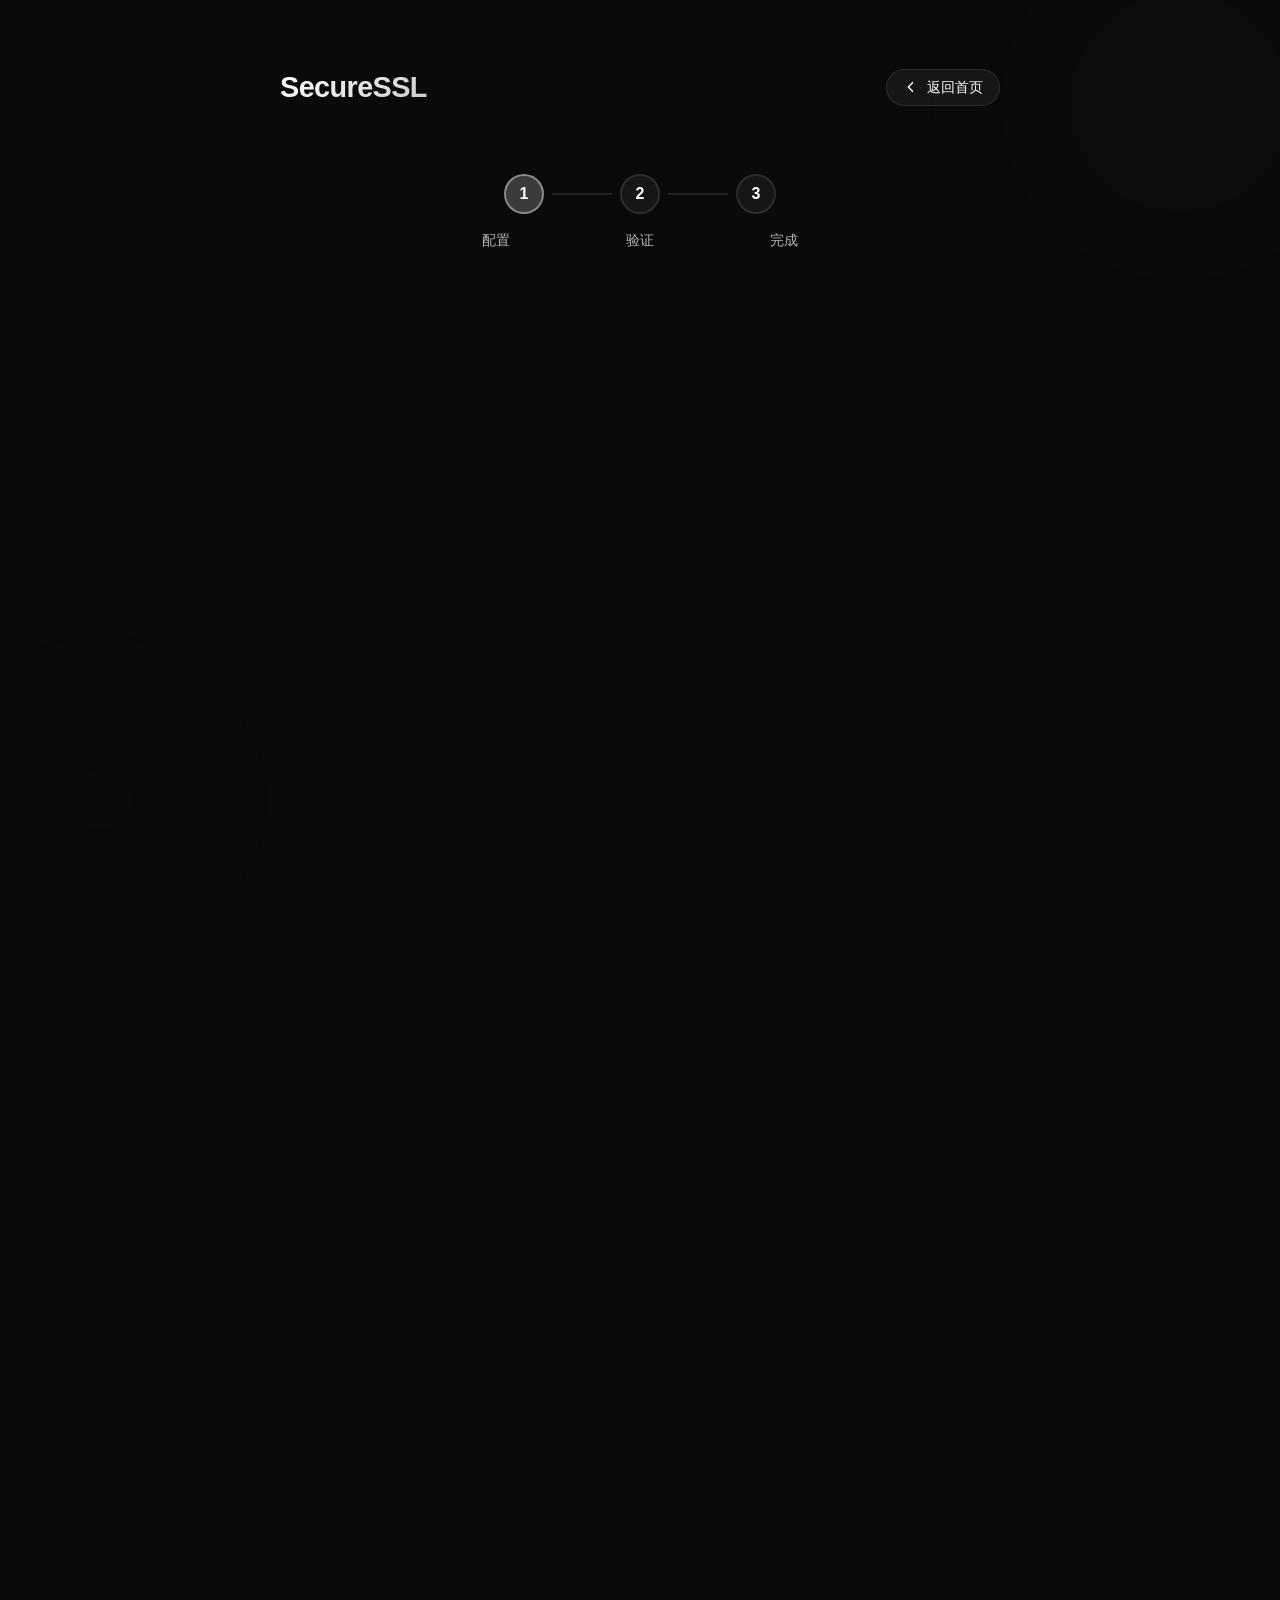
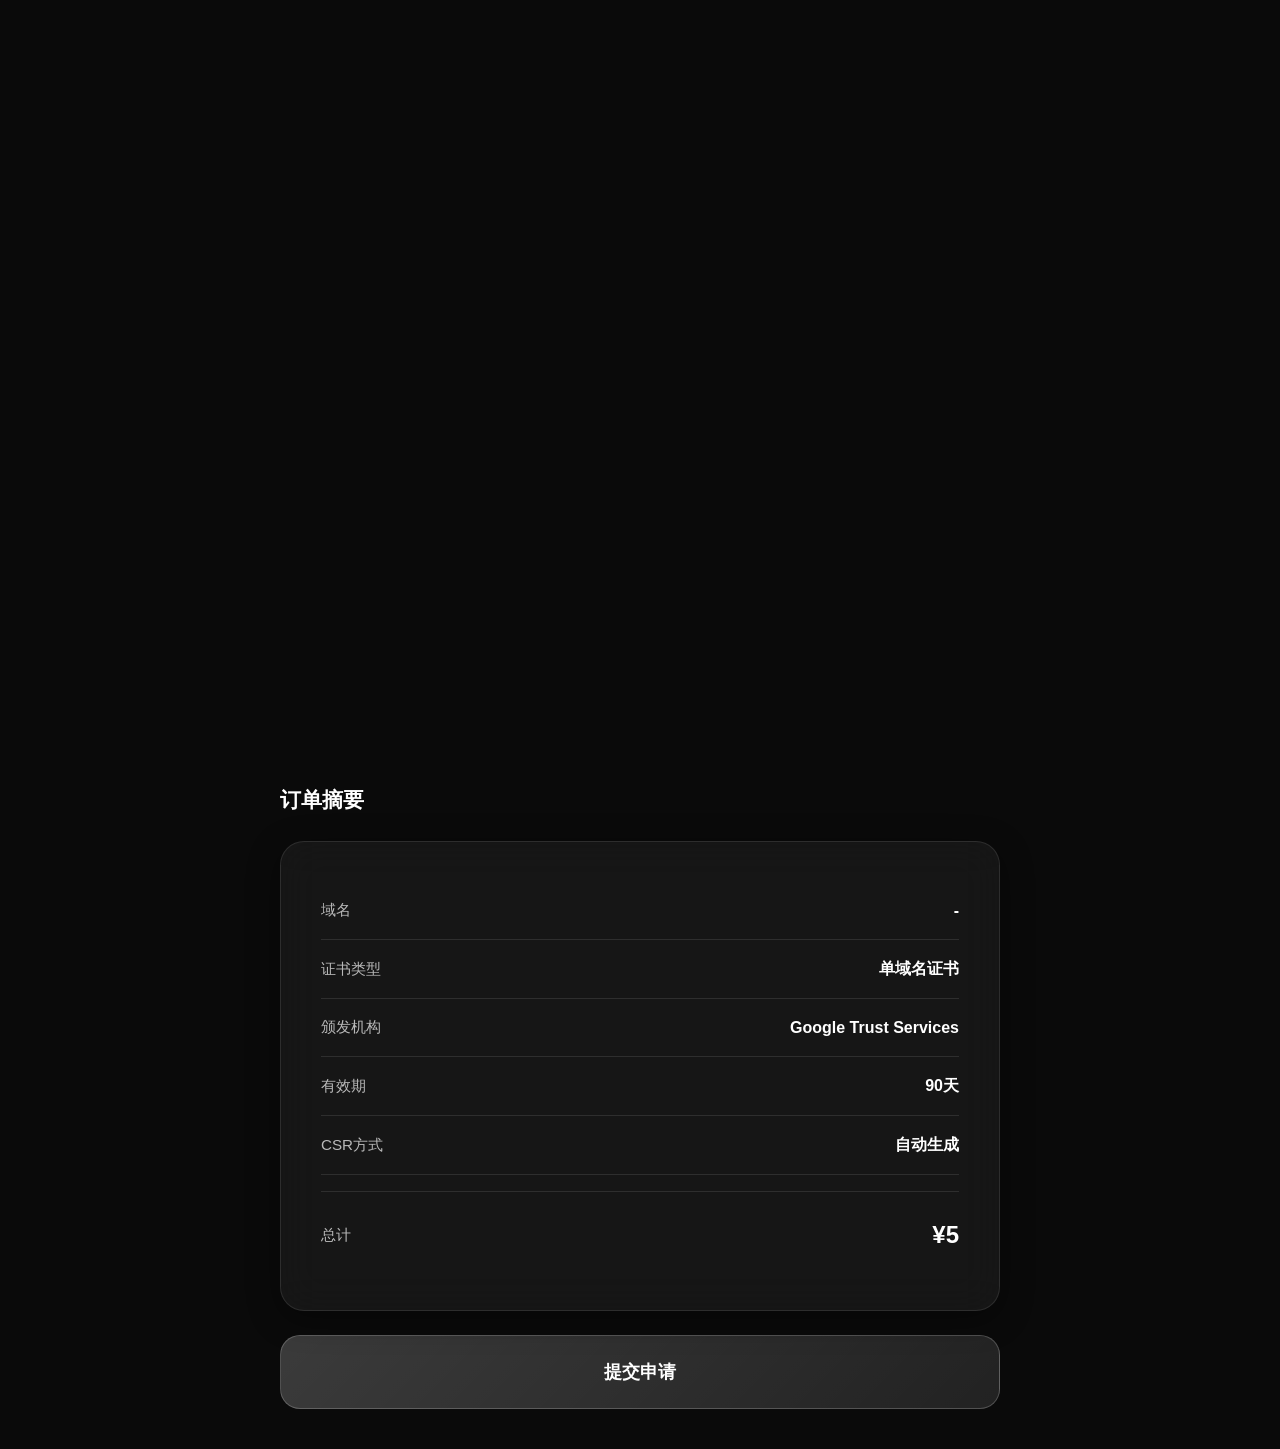
==== apply.html @ 9a451184 "feat: 设计SSL申请网站首页 Co-authored-by: traeagent <traeagent@users.noreply.github.com>" ====
<!DOCTYPE html>
<html lang="zh-CN">
<head>
  <meta charset="UTF-8">
  <meta name="viewport" content="width=device-width, initial-scale=1.0">
  <meta name="description" content="SSL证书申请页面 - 配置证书参数">
  <title>SSL证书申请 - SecureSSL</title>
  
  <link rel="stylesheet" href="css/styles.css">
</head>
<body>
  <div class="apply-container">
    
    <header class="apply-header">
      <div class="header-content">
        <div class="logo" onclick="goBack()">
          <span class="logo-text">SecureSSL</span>
        </div>
        <button class="back-btn" onclick="goBack()">
          <svg viewBox="0 0 24 24" fill="none" stroke="currentColor" stroke-width="2">
            <path d="M15 19l-7-7 7-7"/>
          </svg>
          返回首页
        </button>
      </div>
    </header>

    <main class="apply-main">
      
      <div class="apply-step">
        <div class="step-indicator">
          <div class="step active" data-step="1">1</div>
          <div class="step-line"></div>
          <div class="step" data-step="2">2</div>
          <div class="step-line"></div>
          <div class="step" data-step="3">3</div>
        </div>
        <div class="step-labels">
          <span>配置</span>
          <span>验证</span>
          <span>完成</span>
        </div>
      </div>

      <section class="apply-section" id="domainSection">
        <h2 class="section-title">
          <svg viewBox="0 0 24 24" fill="none" stroke="currentColor" stroke-width="2">
            <path d="M21 15a2 2 0 0 1-2 2H7l-4 4V5a2 2 0 0 1 2-2h14a2 2 0 0 1 2 2z"/>
          </svg>
          域名信息
        </h2>
        <div class="glass card">
          <label class="form-label">域名</label>
          <input 
            type="text" 
            class="form-input" 
            id="domain" 
            placeholder="请输入域名"
          >
          <label class="form-label">证书类型</label>
          <div class="radio-group">
            <label class="radio-option">
              <input type="radio" name="certType" value="single" checked>
              <span class="radio-custom"></span>
              单域名证书
            </label>
            <label class="radio-option">
              <input type="radio" name="certType" value="wildcard">
              <span class="radio-custom"></span>
              泛域名证书
            </label>
          </div>
        </div>
      </section>

      <section class="apply-section" id="caSection">
        <h2 class="section-title">
          <svg viewBox="0 0 24 24" fill="none" stroke="currentColor" stroke-width="2">
            <path d="M12 22s8-4 8-10V5l-8-3-8 3v7c0 6 8 10 8 10z"/>
          </svg>
          颁发机构
        </h2>
        <div class="glass card">
          <label class="form-label">选择CA</label>
          <div class="ca-options">
            <label class="ca-option">
              <input type="radio" name="ca" value="google" checked>
              <div class="ca-card">
                <div class="ca-icon google">
                  <svg viewBox="0 0 24 24" fill="currentColor">
                    <path d="M22.56 12.25c0-.78-.07-1.53-.2-2.25H12v4.26h5.92c-.26 1.37-1.04 2.53-2.21 3.31v2.77h3.57c2.08-1.92 3.28-4.74 3.28-8.09z"/>
                    <path d="M12 23c2.97 0 5.46-.98 7.28-2.66l-3.57-2.77c-.98.66-2.23 1.06-3.71 1.06-2.86 0-5.29-1.93-6.16-4.53H2.18v2.84C3.99 20.53 7.7 23 12 23z"/>
                    <path d="M5.84 14.09c-.22-.66-.35-1.36-.35-2.09s.13-1.43.35-2.09V7.07H2.18C1.43 8.55 1 10.22 1 12s.43 3.45 1.18 4.93l2.85-2.22.81-.62z"/>
                    <path d="M12 5.38c1.62 0 3.06.56 4.21 1.64l3.15-3.15C17.45 2.09 14.97 1 12 1 7.7 1 3.99 3.47 2.18 7.07l3.66 2.84c.87-2.6 3.3-4.53 6.16-4.53z"/>
                  </svg>
                </div>
                <span class="ca-name">Google Trust Services</span>
                <span class="ca-desc">免费SSL证书，90天有效期</span>
              </div>
            </label>
            <label class="ca-option">
              <input type="radio" name="ca" value="zerossl">
              <div class="ca-card">
                <div class="ca-icon zerossl">
                  <svg viewBox="0 0 24 24" fill="none" stroke="currentColor" stroke-width="2">
                    <circle cx="12" cy="12" r="10"/>
                    <path d="M8 15s1.5-2 4-2 4 2 4 2"/>
                    <path d="M9 9h.01"/>
                    <path d="M15 9h.01"/>
                  </svg>
                </div>
                <span class="ca-name">ZeroSSL</span>
                <span class="ca-desc">免费SSL证书，90天有效期</span>
              </div>
            </label>
          </div>
        </div>
      </section>

      <section class="apply-section" id="durationSection">
        <h2 class="section-title">
          <svg viewBox="0 0 24 24" fill="none" stroke="currentColor" stroke-width="2">
            <circle cx="12" cy="12" r="10"/>
            <polyline points="12 6 12 12 16 14"/>
          </svg>
          有效期
        </h2>
        <div class="glass card">
          <label class="form-label">选择有效期</label>
          <div class="duration-options">
            <label class="duration-option">
              <input type="radio" name="duration" value="90" checked>
              <span class="duration-value">90</span>
              <span class="duration-unit">天</span>
            </label>
            <label class="duration-option">
              <input type="radio" name="duration" value="180">
              <span class="duration-value">180</span>
              <span class="duration-unit">天</span>
            </label>
            <label class="duration-option">
              <input type="radio" name="duration" value="365">
              <span class="duration-value">365</span>
              <span class="duration-unit">天</span>
            </label>
          </div>
        </div>
      </section>

      <section class="apply-section" id="csrSection">
        <h2 class="section-title">
          <svg viewBox="0 0 24 24" fill="none" stroke="currentColor" stroke-width="2">
            <path d="M14 2H6a2 2 0 0 0-2 2v16a2 2 0 0 0 2 2h12a2 2 0 0 0 2-2V8z"/>
            <polyline points="14 2 14 8 20 8"/>
            <line x1="16" y1="13" x2="8" y2="13"/>
            <line x1="16" y1="17" x2="8" y2="17"/>
            <polyline points="10 9 9 9 8 9"/>
          </svg>
          CSR配置
        </h2>
        <div class="glass card">
          <div class="radio-group csr-radio">
            <label class="radio-option">
              <input type="radio" name="csrType" value="auto" checked>
              <span class="radio-custom"></span>
              自动生成CSR
            </label>
            <label class="radio-option">
              <input type="radio" name="csrType" value="manual">
              <span class="radio-custom"></span>
              手动输入CSR
            </label>
          </div>
          
          <div class="csr-fields" id="autoCsrFields">
            <div class="csr-row">
              <div class="csr-field">
                <label class="form-label">国家 (C)</label>
                <input type="text" class="form-input" id="country" placeholder="CN" value="CN">
              </div>
              <div class="csr-field">
                <label class="form-label">省份 (ST)</label>
                <input type="text" class="form-input" id="state" placeholder="Beijing">
              </div>
            </div>
            <div class="csr-row">
              <div class="csr-field">
                <label class="form-label">城市 (L)</label>
                <input type="text" class="form-input" id="city" placeholder="Beijing">
              </div>
              <div class="csr-field">
                <label class="form-label">组织 (O)</label>
                <input type="text" class="form-input" id="organization" placeholder="SecureSSL">
              </div>
            </div>
            <div class="csr-row">
              <div class="csr-field">
                <label class="form-label">组织单位 (OU)</label>
                <input type="text" class="form-input" id="orgUnit" placeholder="IT Department">
              </div>
              <div class="csr-field">
                <label class="form-label">邮箱</label>
                <input type="email" class="form-input" id="email" placeholder="admin@example.com">
              </div>
            </div>
          </div>

          <div class="csr-fields hidden" id="manualCsrFields">
            <label class="form-label">CSR内容</label>
            <textarea 
              class="form-textarea" 
              id="csrContent" 
              placeholder="请粘贴您的CSR内容...&#10;&#10;-----BEGIN CERTIFICATE REQUEST-----&#10;...&#10;-----END CERTIFICATE REQUEST-----"
            ></textarea>
          </div>
        </div>
      </section>

      <section class="apply-section" id="advancedSection">
        <h2 class="section-title">
          <svg viewBox="0 0 24 24" fill="none" stroke="currentColor" stroke-width="2">
            <circle cx="12" cy="12" r="3"/>
            <path d="M19.4 15a1.65 1.65 0 0 0 .33 1.82l.06.06a2 2 0 0 1 0 2.83 2 2 0 0 1-2.83 0l-.06-.06a1.65 1.65 0 0 0-1.82-.33 1.65 1.65 0 0 0-1 1.51V21a2 2 0 0 1-2 2 2 2 0 0 1-2-2v-.09A1.65 1.65 0 0 0 9 19.4a1.65 1.65 0 0 0-1.82.33l-.06.06a2 2 0 0 1-2.83 0 2 2 0 0 1 0-2.83l.06-.06a1.65 1.65 0 0 0 .33-1.82 1.65 1.65 0 0 0-1.51-1H3a2 2 0 0 1-2-2 2 2 0 0 1 2-2h.09a1.65 1.65 0 0 0 1.51-1 1.65 1.65 0 0 0-.33-1.82l-.06-.06a2 2 0 0 1 0-2.83 2 2 0 0 1 2.83 0l.06.06a1.65 1.65 0 0 0 1.82.33H9a1.65 1.65 0 0 0 1-1.51V3a2 2 0 0 1 2-2 2 2 0 0 1 2 2v.09a1.65 1.65 0 0 0 1 1.51 1.65 1.65 0 0 0 1.82-.33l.06-.06a2 2 0 0 1 2.83 0 2 2 0 0 1 0 2.83l-.06.06a1.65 1.65 0 0 0-.33 1.82V9a1.65 1.65 0 0 0 1.51 1H21a2 2 0 0 1 2 2 2 2 0 0 1-2 2h-.09a1.65 1.65 0 0 0-1.51 1z"/>
          </svg>
          高级选项
        </h2>
        <div class="glass card">
          <label class="checkbox-option">
            <input type="checkbox" id="ecc" checked>
            <span class="checkbox-custom"></span>
            使用 ECC 算法 (ECDSA)
          </label>
          <label class="checkbox-option">
            <input type="checkbox" id="wildcard">
            <span class="checkbox-custom"></span>
            包含 www 子域名
          </label>
          <label class="checkbox-option">
            <input type="checkbox" id="autoRenew">
            <span class="checkbox-custom"></span>
            启用自动续期
          </label>
          <label class="checkbox-option">
            <input type="checkbox" id="ocsp">
            <span class="checkbox-custom"></span>
            启用 OCSP Stapling
          </label>
        </div>
      </section>

      <section class="apply-summary">
        <h2 class="section-title">订单摘要</h2>
        <div class="glass card summary-card">
          <div class="summary-row">
            <span class="summary-label">域名</span>
            <span class="summary-value" id="summaryDomain">-</span>
          </div>
          <div class="summary-row">
            <span class="summary-label">证书类型</span>
            <span class="summary-value" id="summaryType">单域名证书</span>
          </div>
          <div class="summary-row">
            <span class="summary-label">颁发机构</span>
            <span class="summary-value" id="summaryCA">Google Trust Services</span>
          </div>
          <div class="summary-row">
            <span class="summary-label">有效期</span>
            <span class="summary-value" id="summaryDuration">90天</span>
          </div>
          <div class="summary-row">
            <span class="summary-label">CSR方式</span>
            <span class="summary-value" id="summaryCSR">自动生成</span>
          </div>
          <div class="summary-row total">
            <span class="summary-label">总计</span>
            <span class="summary-value price">¥<span id="summaryPrice">0</span></span>
          </div>
        </div>

        <button class="submit-btn" id="submitBtn">提交申请</button>
      </section>
    </main>

    <div class="bg-decoration">
      <div class="glow glow-1"></div>
      <div class="glow glow-2"></div>
      <div class="glow glow-3"></div>
    </div>
  </div>

  <script src="https://cdnjs.cloudflare.com/ajax/libs/gsap/3.12.5/gsap.min.js"></script>
  <script src="js/apply.js"></script>
</body>
</html>
---- css/styles.css ----
:root {
  --bg-primary: #0a0a0a;
  --bg-secondary: #111111;
  --text-primary: #ffffff;
  --text-secondary: rgba(255, 255, 255, 0.7);
  --glass-bg: rgba(255, 255, 255, 0.05);
  --glass-bg-hover: rgba(255, 255, 255, 0.1);
  --glass-border: rgba(255, 255, 255, 0.1);
  --glass-border-hover: rgba(255, 255, 255, 0.2);
  
  --radius-sm: 12px;
  --radius-md: 20px;
  --radius-lg: 24px;
  --radius-xl: 30px;
  
  --space-xs: 8px;
  --space-sm: 16px;
  --space-md: 24px;
  --space-lg: 40px;
  --space-xl: 60px;
  
  --shadow-glass: 0 8px 32px rgba(0, 0, 0, 0.4);
  --shadow-glow: 0 0 60px rgba(255, 255, 255, 0.05);
  
  --transition-fast: 0.2s ease;
  --transition-normal: 0.3s ease;
  --transition-slow: 0.5s ease;
}

* {
  margin: 0;
  padding: 0;
  box-sizing: border-box;
}

html {
  font-size: 16px;
  -webkit-font-smoothing: antialiased;
  -moz-osx-font-smoothing: grayscale;
}

body {
  font-family: -apple-system, BlinkMacSystemFont, 'Segoe UI', 'PingFang SC', 'Hiragino Sans GB', 'Microsoft YaHei', sans-serif;
  background: var(--bg-primary);
  color: var(--text-primary);
  line-height: 1.6;
  min-height: 100vh;
  overflow-x: hidden;
}

.apply-container {
  max-width: 800px;
  margin: 0 auto;
  padding: var(--space-lg);
  min-height: 100vh;
  position: relative;
}

.apply-header {
  padding: var(--space-md) 0;
  margin-bottom: var(--space-lg);
}

.header-content {
  display: flex;
  justify-content: space-between;
  align-items: center;
}

.logo {
  cursor: pointer;
}

.logo-text {
  font-size: 1.8rem;
  font-weight: 700;
  letter-spacing: -0.02em;
  background: linear-gradient(135deg, #ffffff 0%, rgba(255, 255, 255, 0.8) 100%);
  -webkit-background-clip: text;
  -webkit-text-fill-color: transparent;
  background-clip: text;
}

.back-btn {
  display: flex;
  align-items: center;
  gap: var(--space-xs);
  padding: var(--space-xs) var(--space-sm);
  background: var(--glass-bg);
  border: 1px solid var(--glass-border);
  border-radius: var(--radius-md);
  color: var(--text-primary);
  font-size: 0.9rem;
  cursor: pointer;
  transition: all var(--transition-fast);
}

.back-btn:hover {
  background: var(--glass-bg-hover);
  border-color: var(--glass-border-hover);
}

.back-btn svg {
  width: 16px;
  height: 16px;
}

.apply-step {
  text-align: center;
  margin-bottom: var(--space-xl);
}

.step-indicator {
  display: flex;
  justify-content: center;
  align-items: center;
  gap: var(--space-xs);
  margin-bottom: var(--space-sm);
}

.step {
  width: 40px;
  height: 40px;
  display: flex;
  align-items: center;
  justify-content: center;
  background: var(--glass-bg);
  border: 2px solid var(--glass-border);
  border-radius: 50%;
  font-weight: 600;
  font-size: 1rem;
  transition: all var(--transition-normal);
}

.step.active {
  background: rgba(255, 255, 255, 0.2);
  border-color: rgba(255, 255, 255, 0.4);
  color: #ffffff;
}

.step-line {
  width: 60px;
  height: 2px;
  background: var(--glass-border);
}

.step-labels {
  display: flex;
  justify-content: center;
  gap: calc(60px + 40px + 16px);
  font-size: 0.85rem;
  color: var(--text-secondary);
}

.apply-main {
  position: relative;
  z-index: 1;
}

.apply-section {
  margin-bottom: var(--space-lg);
}

.section-title {
  display: flex;
  align-items: center;
  gap: var(--space-sm);
  font-size: 1.3rem;
  font-weight: 600;
  margin-bottom: var(--space-md);
  color: var(--text-primary);
}

.section-title svg {
  width: 24px;
  height: 24px;
}

.card {
  padding: var(--space-lg);
  border-radius: var(--radius-lg);
}

.glass {
  background: var(--glass-bg);
  backdrop-filter: blur(20px);
  -webkit-backdrop-filter: blur(20px);
  border: 1px solid var(--glass-border);
  box-shadow: var(--shadow-glass);
}

.form-label {
  display: block;
  font-size: 0.9rem;
  font-weight: 500;
  margin-bottom: var(--space-xs);
  color: var(--text-secondary);
}

.form-input {
  width: 100%;
  padding: var(--space-sm) var(--space-md);
  background: rgba(255, 255, 255, 0.05);
  border: 1px solid var(--glass-border);
  border-radius: var(--radius-md);
  color: var(--text-primary);
  font-size: 1rem;
  outline: none;
  transition: all var(--transition-fast);
}

.form-input:focus {
  border-color: rgba(255, 255, 255, 0.3);
  background: rgba(255, 255, 255, 0.08);
}

.form-input::placeholder {
  color: rgba(255, 255, 255, 0.4);
}

.form-textarea {
  width: 100%;
  min-height: 150px;
  padding: var(--space-sm) var(--space-md);
  background: rgba(255, 255, 255, 0.05);
  border: 1px solid var(--glass-border);
  border-radius: var(--radius-md);
  color: var(--text-primary);
  font-size: 0.9rem;
  font-family: monospace;
  outline: none;
  resize: vertical;
  transition: all var(--transition-fast);
}

.form-textarea:focus {
  border-color: rgba(255, 255, 255, 0.3);
}

.form-textarea::placeholder {
  color: rgba(255, 255, 255, 0.4);
}

.radio-group {
  display: flex;
  gap: var(--space-lg);
  flex-wrap: wrap;
}

.radio-option {
  display: flex;
  align-items: center;
  gap: var(--space-sm);
  cursor: pointer;
  padding: var(--space-sm);
  border-radius: var(--radius-md);
  transition: all var(--transition-fast);
}

.radio-option:hover {
  background: rgba(255, 255, 255, 0.05);
}

.radio-option input[type="radio"] {
  display: none;
}

.radio-custom {
  width: 20px;
  height: 20px;
  border: 2px solid var(--glass-border);
  border-radius: 50%;
  position: relative;
  transition: all var(--transition-fast);
}

.radio-option input[type="radio"]:checked + .radio-custom {
  border-color: rgba(255, 255, 255, 0.5);
}

.radio-option input[type="radio"]:checked + .radio-custom::before {
  content: '';
  position: absolute;
  top: 50%;
  left: 50%;
  transform: translate(-50%, -50%);
  width: 10px;
  height: 10px;
  background: #ffffff;
  border-radius: 50%;
}

.ca-options {
  display: grid;
  grid-template-columns: repeat(2, 1fr);
  gap: var(--space-md);
}

.ca-option {
  cursor: pointer;
}

.ca-option input[type="radio"] {
  display: none;
}

.ca-card {
  padding: var(--space-md);
  background: rgba(255, 255, 255, 0.03);
  border: 2px solid var(--glass-border);
  border-radius: var(--radius-md);
  text-align: center;
  transition: all var(--transition-normal);
}

.ca-option input[type="radio"]:checked + .ca-card {
  background: rgba(255, 255, 255, 0.08);
  border-color: rgba(255, 255, 255, 0.3);
}

.ca-icon {
  width: 60px;
  height: 60px;
  margin: 0 auto var(--space-sm);
  display: flex;
  align-items: center;
  justify-content: center;
}

.ca-icon.google {
  color: #4285F4;
}

.ca-icon.zerossl {
  color: #00D4FF;
}

.ca-name {
  display: block;
  font-weight: 600;
  margin-bottom: 4px;
}

.ca-desc {
  display: block;
  font-size: 0.8rem;
  color: var(--text-secondary);
}

.duration-options {
  display: grid;
  grid-template-columns: repeat(3, 1fr);
  gap: var(--space-md);
}

.duration-option {
  display: flex;
  flex-direction: column;
  align-items: center;
  justify-content: center;
  padding: var(--space-md);
  background: rgba(255, 255, 255, 0.03);
  border: 2px solid var(--glass-border);
  border-radius: var(--radius-md);
  cursor: pointer;
  transition: all var(--transition-normal);
}

.duration-option input[type="radio"] {
  display: none;
}

.duration-option input[type="radio"]:checked + span + span {
  background: rgba(255, 255, 255, 0.08);
  border-color: rgba(255, 255, 255, 0.3);
}

.duration-value {
  font-size: 2rem;
  font-weight: 700;
}

.duration-unit {
  font-size: 0.9rem;
  color: var(--text-secondary);
  margin-top: 4px;
}

.csr-radio {
  margin-bottom: var(--space-md);
}

.csr-fields {
  animation: fadeIn 0.3s ease;
}

.csr-row {
  display: grid;
  grid-template-columns: repeat(2, 1fr);
  gap: var(--space-md);
  margin-bottom: var(--space-md);
}

.csr-field {
  display: flex;
  flex-direction: column;
}

.checkbox-option {
  display: flex;
  align-items: center;
  gap: var(--space-sm);
  cursor: pointer;
  padding: var(--space-sm);
  border-radius: var(--radius-md);
  transition: all var(--transition-fast);
}

.checkbox-option:hover {
  background: rgba(255, 255, 255, 0.05);
}

.checkbox-option input[type="checkbox"] {
  display: none;
}

.checkbox-custom {
  width: 20px;
  height: 20px;
  border: 2px solid var(--glass-border);
  border-radius: var(--radius-sm);
  position: relative;
  transition: all var(--transition-fast);
}

.checkbox-option input[type="checkbox"]:checked + .checkbox-custom {
  background: rgba(255, 255, 255, 0.2);
  border-color: rgba(255, 255, 255, 0.5);
}

.checkbox-option input[type="checkbox"]:checked + .checkbox-custom::before {
  content: '';
  position: absolute;
  top: 3px;
  left: 7px;
  width: 5px;
  height: 10px;
  border: solid #ffffff;
  border-width: 0 2px 2px 0;
  transform: rotate(45deg);
}

.summary-card {
  padding: var(--space-lg);
}

.summary-row {
  display: flex;
  justify-content: space-between;
  align-items: center;
  padding: var(--space-sm) 0;
  border-bottom: 1px solid var(--glass-border);
}

.summary-row:last-child {
  border-bottom: none;
}

.summary-row.total {
  padding-top: var(--space-md);
  margin-top: var(--space-sm);
  border-top: 1px solid var(--glass-border);
}

.summary-label {
  color: var(--text-secondary);
  font-size: 0.95rem;
}

.summary-value {
  font-weight: 600;
}

.summary-value.price {
  font-size: 1.5rem;
  color: #ffffff;
}

.submit-btn {
  width: 100%;
  padding: var(--space-md);
  background: linear-gradient(135deg, rgba(255, 255, 255, 0.2) 0%, rgba(255, 255, 255, 0.1) 100%);
  border: 1px solid rgba(255, 255, 255, 0.2);
  border-radius: var(--radius-md);
  color: #ffffff;
  font-size: 1.1rem;
  font-weight: 600;
  cursor: pointer;
  transition: all var(--transition-normal);
  margin-top: var(--space-md);
}

.submit-btn:hover {
  background: linear-gradient(135deg, rgba(255, 255, 255, 0.25) 0%, rgba(255, 255, 255, 0.15) 100%);
  border-color: rgba(255, 255, 255, 0.3);
  transform: translateY(-2px);
}

.submit-btn:active {
  transform: translateY(0);
}

.bg-decoration {
  position: fixed;
  top: 0;
  left: 0;
  width: 100%;
  height: 100%;
  pointer-events: none;
  z-index: 0;
  overflow: hidden;
}

.glow {
  position: absolute;
  border-radius: 50%;
  filter: blur(100px);
  opacity: 0.3;
}

.glow-1 {
  width: 600px;
  height: 600px;
  background: radial-gradient(circle, rgba(255, 255, 255, 0.08) 0%, transparent 70%);
  top: -200px;
  right: -200px;
}

.glow-2 {
  width: 500px;
  height: 500px;
  background: radial-gradient(circle, rgba(255, 255, 255, 0.05) 0%, transparent 70%);
  bottom: -150px;
  left: -150px;
}

.glow-3 {
  width: 400px;
  height: 400px;
  background: radial-gradient(circle, rgba(255, 255, 255, 0.03) 0%, transparent 70%);
  top: 50%;
  left: 50%;
}

.hidden {
  display: none;
}

@keyframes fadeIn {
  from {
    opacity: 0;
    transform: translateY(10px);
  }
  to {
    opacity: 1;
    transform: translateY(0);
  }
}

.notification {
  position: fixed;
  top: 20px;
  right: 20px;
  padding: 16px 24px;
  background: rgba(255, 255, 255, 0.1);
  backdrop-filter: blur(20px);
  -webkit-backdrop-filter: blur(20px);
  border: 1px solid rgba(255, 255, 255, 0.15);
  border-radius: 12px;
  color: #ffffff;
  font-size: 14px;
  z-index: 1000;
  box-shadow: 0 8px 32px rgba(0, 0, 0, 0.3);
  max-width: 300px;
}

.notification-info {
  border-left: 3px solid rgba(100, 181, 246, 1);
}

.notification-success {
  border-left: 3px solid rgba(129, 199, 132, 1);
}

.notification-warning {
  border-left: 3px solid rgba(255, 213, 79, 1);
}

.notification-error {
  border-left: 3px solid rgba(239, 83, 80, 1);
}

@media (max-width: 768px) {
  .apply-container {
    padding: var(--space-md);
  }
  
  .header-content {
    flex-direction: column;
    gap: var(--space-sm);
    align-items: flex-start;
  }
  
  .step-labels {
    gap: calc(40px + 16px);
  }
  
  .step-line {
    width: 40px;
  }
  
  .ca-options {
    grid-template-columns: 1fr;
  }
  
  .duration-options {
    grid-template-columns: 1fr;
  }
  
  .csr-row {
    grid-template-columns: 1fr;
  }
  
  .radio-group {
    flex-direction: column;
    gap: var(--space-sm);
  }
}

@media (max-width: 480px) {
  .logo-text {
    font-size: 1.5rem;
  }
  
  .section-title {
    font-size: 1.1rem;
  }
  
  .card {
    padding: var(--space-md);
  }
  
  .summary-value.price {
    font-size: 1.2rem;
  }
}

.success-container {
  min-height: 100vh;
  display: flex;
  align-items: center;
  justify-content: center;
  padding: var(--space-lg);
  position: relative;
}

.success-content {
  text-align: center;
  max-width: 500px;
  width: 100%;
  padding: var(--space-xl);
  background: var(--glass-bg);
  backdrop-filter: blur(20px);
  -webkit-backdrop-filter: blur(20px);
  border: 1px solid var(--glass-border);
  border-radius: var(--radius-xl);
  box-shadow: var(--shadow-glass);
}

.success-icon {
  width: 120px;
  height: 120px;
  margin: 0 auto var(--space-lg);
}

.success-icon svg {
  width: 100%;
  height: 100%;
}

.success-title {
  font-size: 2rem;
  font-weight: 700;
  margin-bottom: var(--space-sm);
  background: linear-gradient(135deg, #ffffff 0%, rgba(255, 255, 255, 0.8) 100%);
  -webkit-background-clip: text;
  -webkit-text-fill-color: transparent;
  background-clip: text;
}

.success-desc {
  font-size: 1.1rem;
  color: var(--text-secondary);
  margin-bottom: var(--space-lg);
  line-height: 1.6;
}

.success-info {
  display: flex;
  justify-content: center;
  gap: var(--space-xl);
  margin-bottom: var(--space-xl);
  padding: var(--space-md);
  background: rgba(255, 255, 255, 0.03);
  border-radius: var(--radius-md);
}

.info-item {
  display: flex;
  flex-direction: column;
  gap: var(--space-xs);
}

.info-label {
  font-size: 0.85rem;
  color: var(--text-secondary);
}

.info-value {
  font-size: 1rem;
  font-weight: 600;
}

.success-actions {
  display: flex;
  gap: var(--space-md);
  justify-content: center;
}

.action-btn {
  padding: var(--space-sm) var(--space-lg);
  border-radius: var(--radius-md);
  font-size: 1rem;
  font-weight: 600;
  cursor: pointer;
  transition: all var(--transition-normal);
  border: none;
}

.action-btn.primary {
  background: linear-gradient(135deg, rgba(255, 255, 255, 0.2) 0%, rgba(255, 255, 255, 0.1) 100%);
  color: #ffffff;
  border: 1px solid rgba(255, 255, 255, 0.2);
}

.action-btn.primary:hover {
  background: linear-gradient(135deg, rgba(255, 255, 255, 0.25) 0%, rgba(255, 255, 255, 0.15) 100%);
  transform: translateY(-2px);
}

.action-btn.secondary {
  background: transparent;
  color: var(--text-secondary);
  border: 1px solid var(--glass-border);
}

.action-btn.secondary:hover {
  background: rgba(255, 255, 255, 0.05);
  border-color: var(--glass-border-hover);
  color: var(--text-primary);
}

@media (max-width: 768px) {
  .success-content {
    padding: var(--space-lg);
  }
  
  .success-title {
    font-size: 1.5rem;
  }
  
  .success-icon {
    width: 100px;
    height: 100px;
  }
  
  .success-info {
    flex-direction: column;
    gap: var(--space-md);
  }
  
  .success-actions {
    flex-direction: column;
  }
  
  .action-btn {
    width: 100%;
  }
}
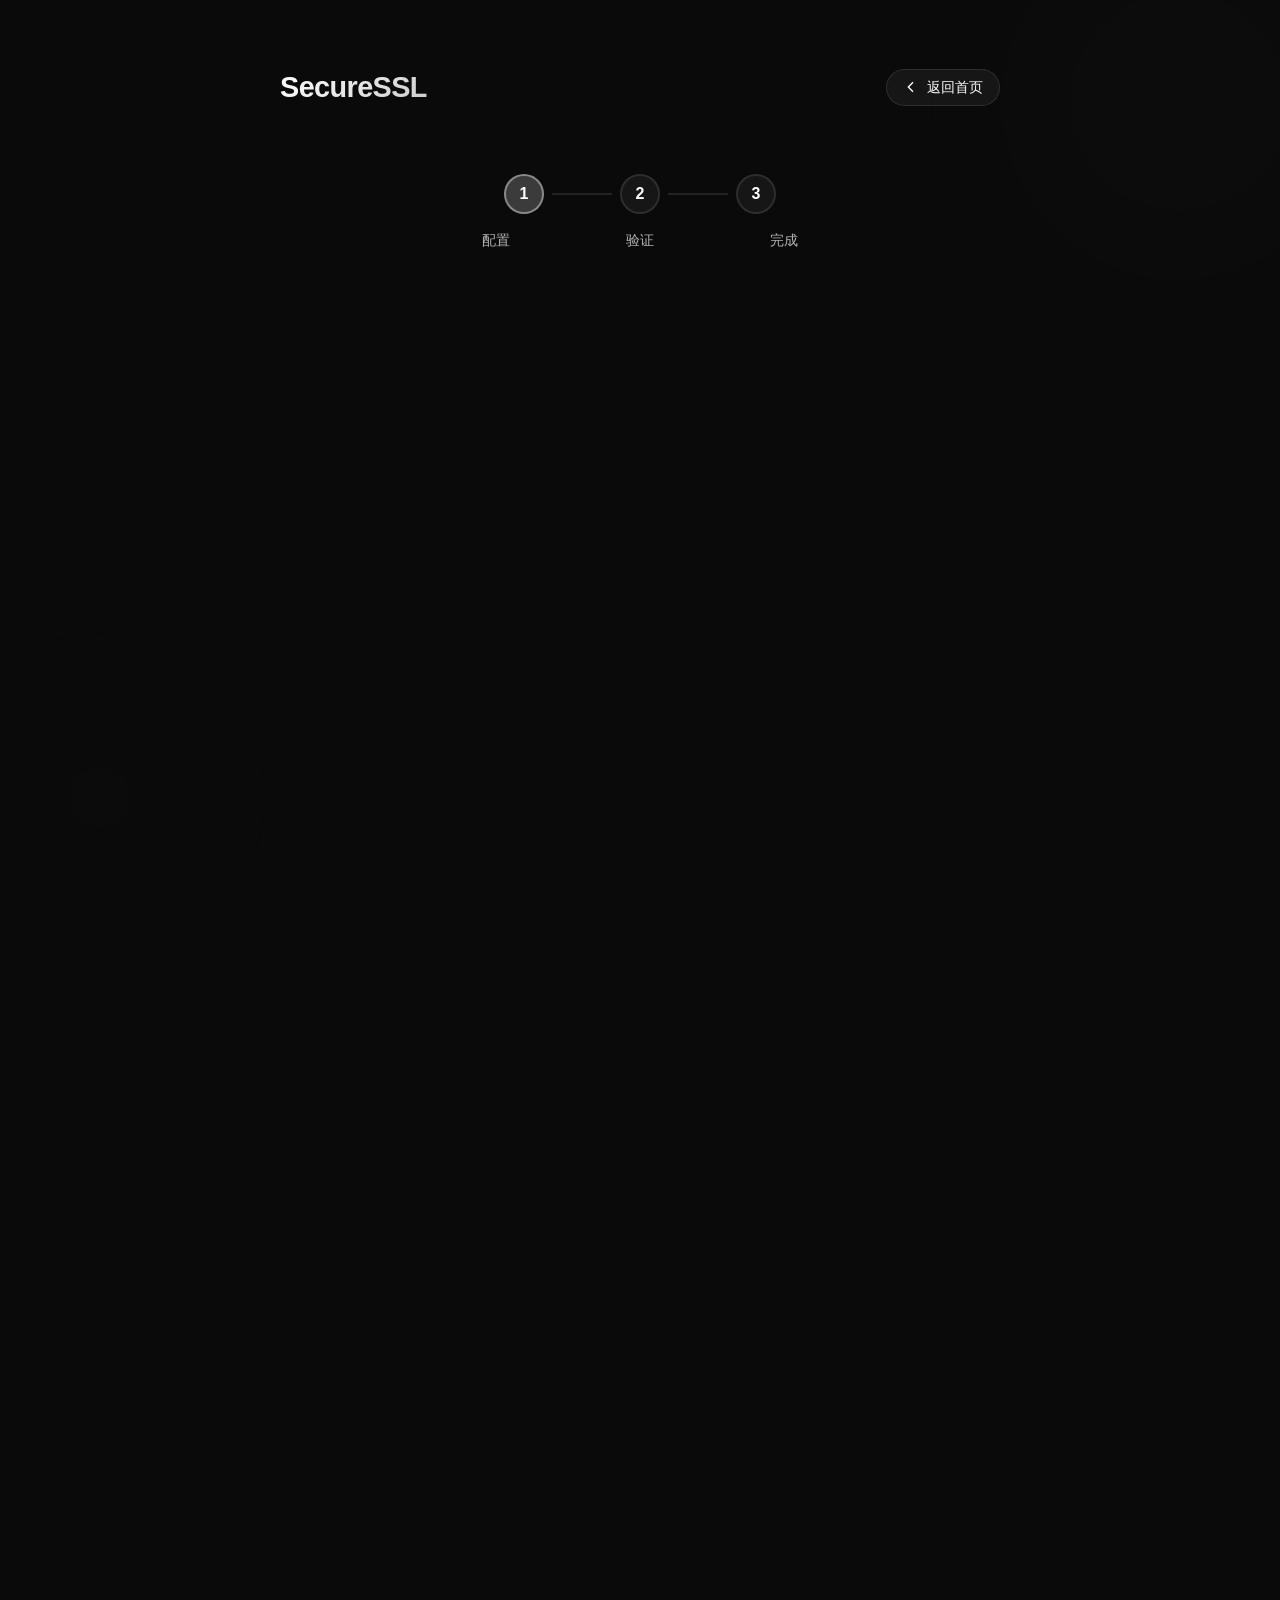
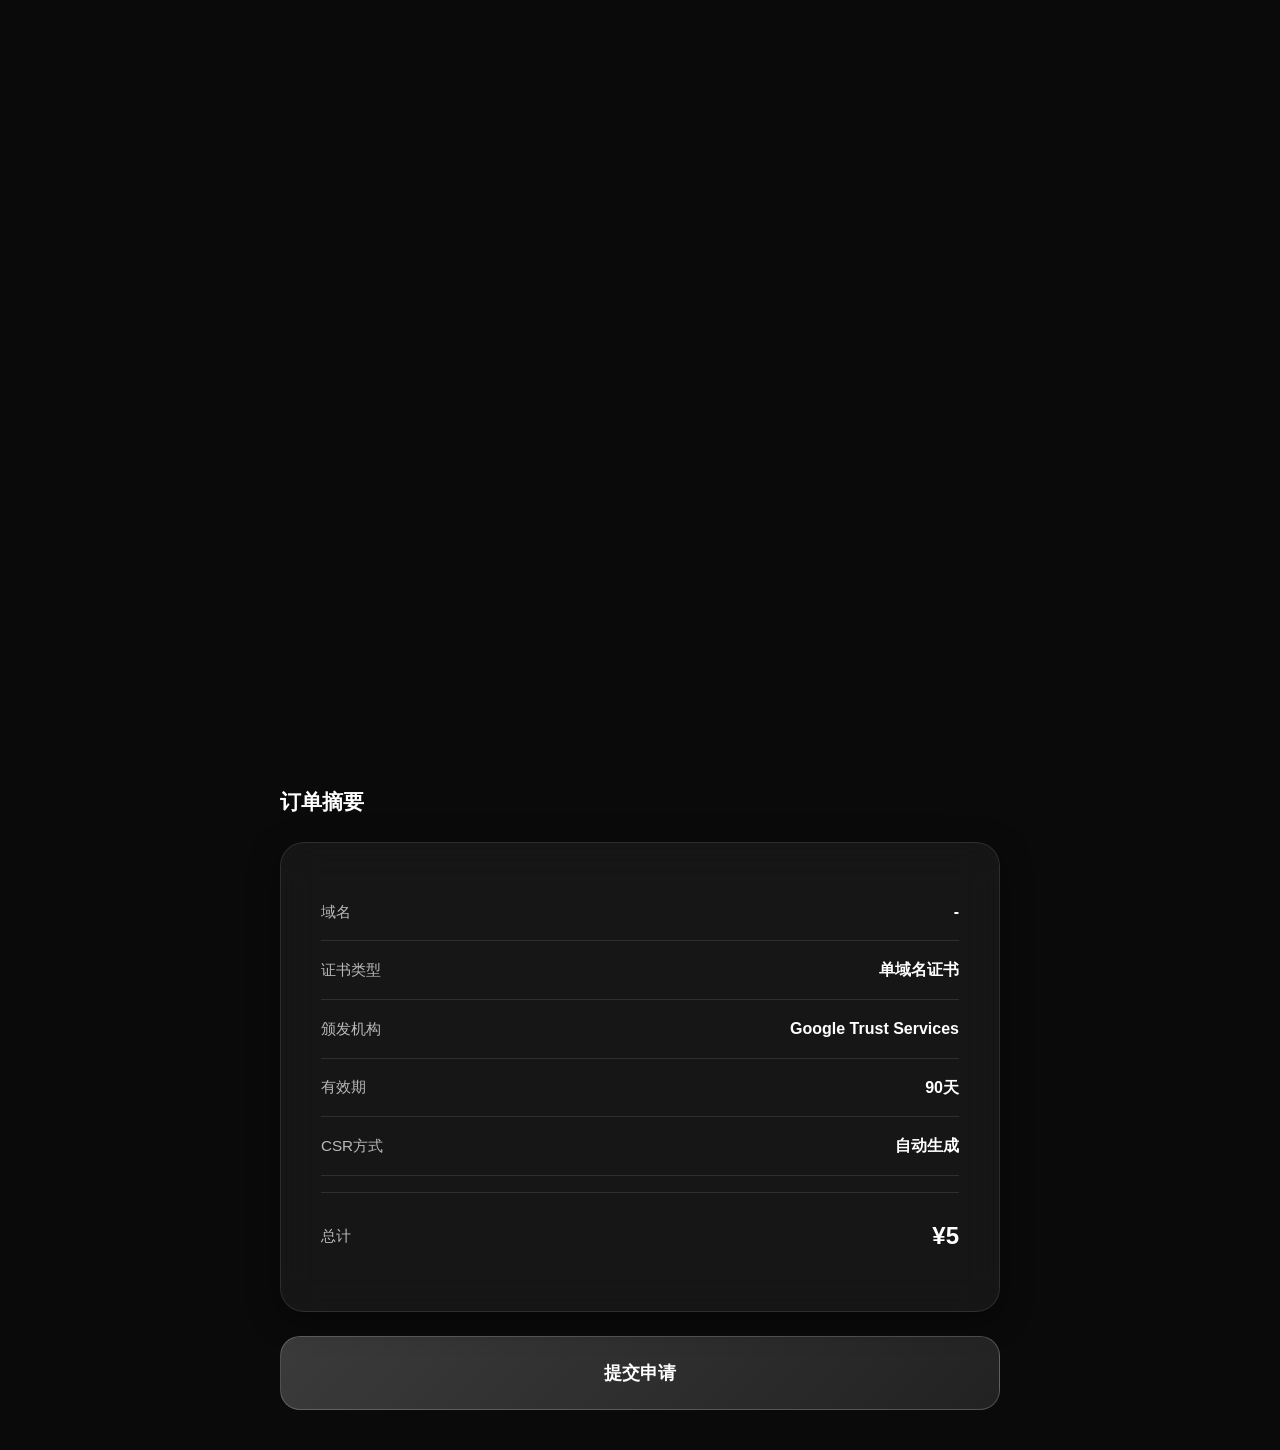
==== commit 62bd2bf7: "feat: 设计SSL申请网站首页 Co-authored-by: traeagent <traeagent@users.noreply.github.com>" ====
--- a/apply.html
+++ b/apply.html
@@ -6,7 +6,7 @@
   <meta name="description" content="SSL证书申请页面 - 配置证书参数">
   <title>SSL证书申请 - SecureSSL</title>
   
-  <link rel="stylesheet" href="css/styles.css">
+  <link rel="stylesheet" href="css/apply.css">
 </head>
 <body>
   <div class="apply-container">
--- a/css/apply.css
+++ b/css/apply.css
@@ -0,0 +1,651 @@
+:root {
+  --bg-primary: #0a0a0a;
+  --bg-secondary: #111111;
+  --text-primary: #ffffff;
+  --text-secondary: rgba(255, 255, 255, 0.7);
+  --glass-bg: rgba(255, 255, 255, 0.05);
+  --glass-bg-hover: rgba(255, 255, 255, 0.1);
+  --glass-border: rgba(255, 255, 255, 0.1);
+  --glass-border-hover: rgba(255, 255, 255, 0.2);
+  
+  --radius-sm: 12px;
+  --radius-md: 20px;
+  --radius-lg: 24px;
+  --radius-xl: 30px;
+  
+  --space-xs: 8px;
+  --space-sm: 16px;
+  --space-md: 24px;
+  --space-lg: 40px;
+  --space-xl: 60px;
+  
+  --shadow-glass: 0 8px 32px rgba(0, 0, 0, 0.4);
+  --shadow-glow: 0 0 60px rgba(255, 255, 255, 0.05);
+  
+  --transition-fast: 0.2s ease;
+  --transition-normal: 0.3s ease;
+  --transition-slow: 0.5s ease;
+}
+
+* {
+  margin: 0;
+  padding: 0;
+  box-sizing: border-box;
+}
+
+html {
+  font-size: 16px;
+  -webkit-font-smoothing: antialiased;
+  -moz-osx-font-smoothing: grayscale;
+}
+
+body {
+  font-family: -apple-system, BlinkMacSystemFont, 'Segoe UI', 'PingFang SC', 'Hiragino Sans GB', 'Microsoft YaHei', sans-serif;
+  background: var(--bg-primary);
+  color: var(--text-primary);
+  line-height: 1.6;
+  min-height: 100vh;
+  overflow-x: hidden;
+}
+
+.apply-container {
+  max-width: 800px;
+  margin: 0 auto;
+  padding: var(--space-lg);
+  min-height: 100vh;
+  position: relative;
+}
+
+.apply-header {
+  padding: var(--space-md) 0;
+  margin-bottom: var(--space-lg);
+}
+
+.header-content {
+  display: flex;
+  justify-content: space-between;
+  align-items: center;
+}
+
+.logo {
+  cursor: pointer;
+}
+
+.logo-text {
+  font-size: 1.8rem;
+  font-weight: 700;
+  letter-spacing: -0.02em;
+  background: linear-gradient(135deg, #ffffff 0%, rgba(255, 255, 255, 0.8) 100%);
+  -webkit-background-clip: text;
+  -webkit-text-fill-color: transparent;
+  background-clip: text;
+}
+
+.back-btn {
+  display: flex;
+  align-items: center;
+  gap: var(--space-xs);
+  padding: var(--space-xs) var(--space-sm);
+  background: var(--glass-bg);
+  border: 1px solid var(--glass-border);
+  border-radius: var(--radius-md);
+  color: var(--text-primary);
+  font-size: 0.9rem;
+  cursor: pointer;
+  transition: all var(--transition-fast);
+}
+
+.back-btn:hover {
+  background: var(--glass-bg-hover);
+  border-color: var(--glass-border-hover);
+}
+
+.back-btn svg {
+  width: 16px;
+  height: 16px;
+}
+
+.apply-step {
+  text-align: center;
+  margin-bottom: var(--space-xl);
+}
+
+.step-indicator {
+  display: flex;
+  justify-content: center;
+  align-items: center;
+  gap: var(--space-xs);
+  margin-bottom: var(--space-sm);
+}
+
+.step {
+  width: 40px;
+  height: 40px;
+  display: flex;
+  align-items: center;
+  justify-content: center;
+  background: var(--glass-bg);
+  border: 2px solid var(--glass-border);
+  border-radius: 50%;
+  font-weight: 600;
+  font-size: 1rem;
+  transition: all var(--transition-normal);
+}
+
+.step.active {
+  background: rgba(255, 255, 255, 0.2);
+  border-color: rgba(255, 255, 255, 0.4);
+  color: #ffffff;
+}
+
+.step-line {
+  width: 60px;
+  height: 2px;
+  background: var(--glass-border);
+}
+
+.step-labels {
+  display: flex;
+  justify-content: center;
+  gap: calc(60px + 40px + 16px);
+  font-size: 0.85rem;
+  color: var(--text-secondary);
+}
+
+.apply-main {
+  position: relative;
+  z-index: 1;
+}
+
+.apply-section {
+  margin-bottom: var(--space-lg);
+}
+
+.section-title {
+  display: flex;
+  align-items: center;
+  gap: var(--space-sm);
+  font-size: 1.3rem;
+  font-weight: 600;
+  margin-bottom: var(--space-md);
+  color: var(--text-primary);
+}
+
+.section-title svg {
+  width: 24px;
+  height: 24px;
+}
+
+.card {
+  padding: var(--space-lg);
+  border-radius: var(--radius-lg);
+}
+
+.glass {
+  background: var(--glass-bg);
+  backdrop-filter: blur(20px);
+  -webkit-backdrop-filter: blur(20px);
+  border: 1px solid var(--glass-border);
+  box-shadow: var(--shadow-glass);
+}
+
+.form-label {
+  display: block;
+  font-size: 0.9rem;
+  font-weight: 500;
+  margin-bottom: var(--space-xs);
+  color: var(--text-secondary);
+}
+
+.form-input {
+  width: 100%;
+  padding: var(--space-sm) var(--space-md);
+  background: rgba(255, 255, 255, 0.05);
+  border: 1px solid var(--glass-border);
+  border-radius: var(--radius-md);
+  color: var(--text-primary);
+  font-size: 1rem;
+  outline: none;
+  transition: all var(--transition-fast);
+}
+
+.form-input:focus {
+  border-color: rgba(255, 255, 255, 0.3);
+  background: rgba(255, 255, 255, 0.08);
+}
+
+.form-input::placeholder {
+  color: rgba(255, 255, 255, 0.4);
+}
+
+.form-textarea {
+  width: 100%;
+  min-height: 150px;
+  padding: var(--space-sm) var(--space-md);
+  background: rgba(255, 255, 255, 0.05);
+  border: 1px solid var(--glass-border);
+  border-radius: var(--radius-md);
+  color: var(--text-primary);
+  font-size: 0.9rem;
+  font-family: monospace;
+  outline: none;
+  resize: vertical;
+  transition: all var(--transition-fast);
+}
+
+.form-textarea:focus {
+  border-color: rgba(255, 255, 255, 0.3);
+}
+
+.form-textarea::placeholder {
+  color: rgba(255, 255, 255, 0.4);
+}
+
+.radio-group {
+  display: flex;
+  gap: var(--space-lg);
+  flex-wrap: wrap;
+}
+
+.radio-option {
+  display: flex;
+  align-items: center;
+  gap: var(--space-sm);
+  cursor: pointer;
+  padding: var(--space-sm);
+  border-radius: var(--radius-md);
+  transition: all var(--transition-fast);
+}
+
+.radio-option:hover {
+  background: rgba(255, 255, 255, 0.05);
+}
+
+.radio-option input[type="radio"] {
+  display: none;
+}
+
+.radio-custom {
+  width: 20px;
+  height: 20px;
+  border: 2px solid var(--glass-border);
+  border-radius: 50%;
+  position: relative;
+  transition: all var(--transition-fast);
+}
+
+.radio-option input[type="radio"]:checked + .radio-custom {
+  border-color: rgba(255, 255, 255, 0.5);
+}
+
+.radio-option input[type="radio"]:checked + .radio-custom::before {
+  content: '';
+  position: absolute;
+  top: 50%;
+  left: 50%;
+  transform: translate(-50%, -50%);
+  width: 10px;
+  height: 10px;
+  background: #ffffff;
+  border-radius: 50%;
+}
+
+.ca-options {
+  display: grid;
+  grid-template-columns: repeat(2, 1fr);
+  gap: var(--space-md);
+}
+
+.ca-option {
+  cursor: pointer;
+}
+
+.ca-option input[type="radio"] {
+  display: none;
+}
+
+.ca-card {
+  padding: var(--space-md);
+  background: rgba(255, 255, 255, 0.03);
+  border: 2px solid var(--glass-border);
+  border-radius: var(--radius-md);
+  text-align: center;
+  transition: all var(--transition-normal);
+}
+
+.ca-option input[type="radio"]:checked + .ca-card {
+  background: rgba(255, 255, 255, 0.08);
+  border-color: rgba(255, 255, 255, 0.3);
+}
+
+.ca-icon {
+  width: 60px;
+  height: 60px;
+  margin: 0 auto var(--space-sm);
+  display: flex;
+  align-items: center;
+  justify-content: center;
+}
+
+.ca-icon.google {
+  color: #4285F4;
+}
+
+.ca-icon.zerossl {
+  color: #00D4FF;
+}
+
+.ca-name {
+  display: block;
+  font-weight: 600;
+  margin-bottom: 4px;
+}
+
+.ca-desc {
+  display: block;
+  font-size: 0.85rem;
+  color: var(--text-secondary);
+}
+
+.duration-options {
+  display: grid;
+  grid-template-columns: repeat(3, 1fr);
+  gap: var(--space-md);
+}
+
+.duration-option {
+  display: flex;
+  flex-direction: column;
+  align-items: center;
+  justify-content: center;
+  padding: var(--space-md);
+  background: rgba(255, 255, 255, 0.03);
+  border: 2px solid var(--glass-border);
+  border-radius: var(--radius-md);
+  cursor: pointer;
+  transition: all var(--transition-normal);
+}
+
+.duration-option input[type="radio"] {
+  display: none;
+}
+
+.duration-value {
+  font-size: 2rem;
+  font-weight: 700;
+}
+
+.duration-unit {
+  font-size: 0.9rem;
+  color: var(--text-secondary);
+  margin-top: 4px;
+}
+
+.csr-radio {
+  margin-bottom: var(--space-md);
+}
+
+.csr-fields {
+  animation: fadeIn 0.3s ease;
+}
+
+.csr-row {
+  display: grid;
+  grid-template-columns: repeat(2, 1fr);
+  gap: var(--space-md);
+  margin-bottom: var(--space-md);
+}
+
+.csr-field {
+  display: flex;
+  flex-direction: column;
+}
+
+.checkbox-option {
+  display: flex;
+  align-items: center;
+  gap: var(--space-sm);
+  cursor: pointer;
+  padding: var(--space-sm);
+  border-radius: var(--radius-md);
+  transition: all var(--transition-fast);
+}
+
+.checkbox-option:hover {
+  background: rgba(255, 255, 255, 0.05);
+}
+
+.checkbox-option input[type="checkbox"] {
+  display: none;
+}
+
+.checkbox-custom {
+  width: 20px;
+  height: 20px;
+  border: 2px solid var(--glass-border);
+  border-radius: var(--radius-sm);
+  position: relative;
+  transition: all var(--transition-fast);
+}
+
+.checkbox-option input[type="checkbox"]:checked + .checkbox-custom {
+  background: rgba(255, 255, 255, 0.2);
+  border-color: rgba(255, 255, 255, 0.5);
+}
+
+.checkbox-option input[type="checkbox"]:checked + .checkbox-custom::before {
+  content: '';
+  position: absolute;
+  top: 3px;
+  left: 7px;
+  width: 5px;
+  height: 10px;
+  border: solid #ffffff;
+  border-width: 0 2px 2px 0;
+  transform: rotate(45deg);
+}
+
+.summary-card {
+  padding: var(--space-lg);
+}
+
+.summary-row {
+  display: flex;
+  justify-content: space-between;
+  align-items: center;
+  padding: var(--space-sm) 0;
+  border-bottom: 1px solid var(--glass-border);
+}
+
+.summary-row:last-child {
+  border-bottom: none;
+}
+
+.summary-row.total {
+  padding-top: var(--space-md);
+  margin-top: var(--space-sm);
+  border-top: 1px solid var(--glass-border);
+}
+
+.summary-label {
+  color: var(--text-secondary);
+  font-size: 0.95rem;
+}
+
+.summary-value {
+  font-weight: 600;
+}
+
+.summary-value.price {
+  font-size: 1.5rem;
+  color: #ffffff;
+}
+
+.submit-btn {
+  width: 100%;
+  padding: var(--space-md);
+  background: linear-gradient(135deg, rgba(255, 255, 255, 0.2) 0%, rgba(255, 255, 255, 0.1) 100%);
+  border: 1px solid rgba(255, 255, 255, 0.2);
+  border-radius: var(--radius-md);
+  color: #ffffff;
+  font-size: 1.1rem;
+  font-weight: 600;
+  cursor: pointer;
+  transition: all var(--transition-normal);
+  margin-top: var(--space-md);
+}
+
+.submit-btn:hover {
+  background: linear-gradient(135deg, rgba(255, 255, 255, 0.25) 0%, rgba(255, 255, 255, 0.15) 100%);
+  border-color: rgba(255, 255, 255, 0.3);
+  transform: translateY(-2px);
+}
+
+.submit-btn:active {
+  transform: translateY(0);
+}
+
+.bg-decoration {
+  position: fixed;
+  top: 0;
+  left: 0;
+  width: 100%;
+  height: 100%;
+  pointer-events: none;
+  z-index: 0;
+  overflow: hidden;
+}
+
+.glow {
+  position: absolute;
+  border-radius: 50%;
+  filter: blur(100px);
+  opacity: 0.3;
+}
+
+.glow-1 {
+  width: 600px;
+  height: 600px;
+  background: radial-gradient(circle, rgba(255, 255, 255, 0.08) 0%, transparent 70%);
+  top: -200px;
+  right: -200px;
+}
+
+.glow-2 {
+  width: 500px;
+  height: 500px;
+  background: radial-gradient(circle, rgba(255, 255, 255, 0.05) 0%, transparent 70%);
+  bottom: -150px;
+  left: -150px;
+}
+
+.glow-3 {
+  width: 400px;
+  height: 400px;
+  background: radial-gradient(circle, rgba(255, 255, 255, 0.03) 0%, transparent 70%);
+  top: 50%;
+  left: 50%;
+}
+
+.hidden {
+  display: none;
+}
+
+@keyframes fadeIn {
+  from {
+    opacity: 0;
+    transform: translateY(10px);
+  }
+  to {
+    opacity: 1;
+    transform: translateY(0);
+  }
+}
+
+.notification {
+  position: fixed;
+  top: 20px;
+  right: 20px;
+  padding: 16px 24px;
+  background: rgba(255, 255, 255, 0.1);
+  backdrop-filter: blur(20px);
+  -webkit-backdrop-filter: blur(20px);
+  border: 1px solid rgba(255, 255, 255, 0.15);
+  border-radius: 12px;
+  color: #ffffff;
+  font-size: 14px;
+  z-index: 1000;
+  box-shadow: 0 8px 32px rgba(0, 0, 0, 0.3);
+  max-width: 300px;
+}
+
+.notification-info {
+  border-left: 3px solid rgba(100, 181, 246, 1);
+}
+
+.notification-success {
+  border-left: 3px solid rgba(129, 199, 132, 1);
+}
+
+.notification-warning {
+  border-left: 3px solid rgba(255, 213, 79, 1);
+}
+
+.notification-error {
+  border-left: 3px solid rgba(239, 83, 80, 1);
+}
+
+@media (max-width: 768px) {
+  .apply-container {
+    padding: var(--space-md);
+  }
+  
+  .header-content {
+    flex-direction: column;
+    gap: var(--space-sm);
+    align-items: flex-start;
+  }
+  
+  .step-labels {
+    gap: calc(40px + 16px);
+  }
+  
+  .step-line {
+    width: 40px;
+  }
+  
+  .ca-options {
+    grid-template-columns: 1fr;
+  }
+  
+  .duration-options {
+    grid-template-columns: 1fr;
+  }
+  
+  .csr-row {
+    grid-template-columns: 1fr;
+  }
+  
+  .radio-group {
+    flex-direction: column;
+    gap: var(--space-sm);
+  }
+}
+
+@media (max-width: 480px) {
+  .logo-text {
+    font-size: 1.5rem;
+  }
+  
+  .section-title {
+    font-size: 1.1rem;
+  }
+  
+  .card {
+    padding: var(--space-md);
+  }
+  
+  .summary-value.price {
+    font-size: 1.2rem;
+  }
+}
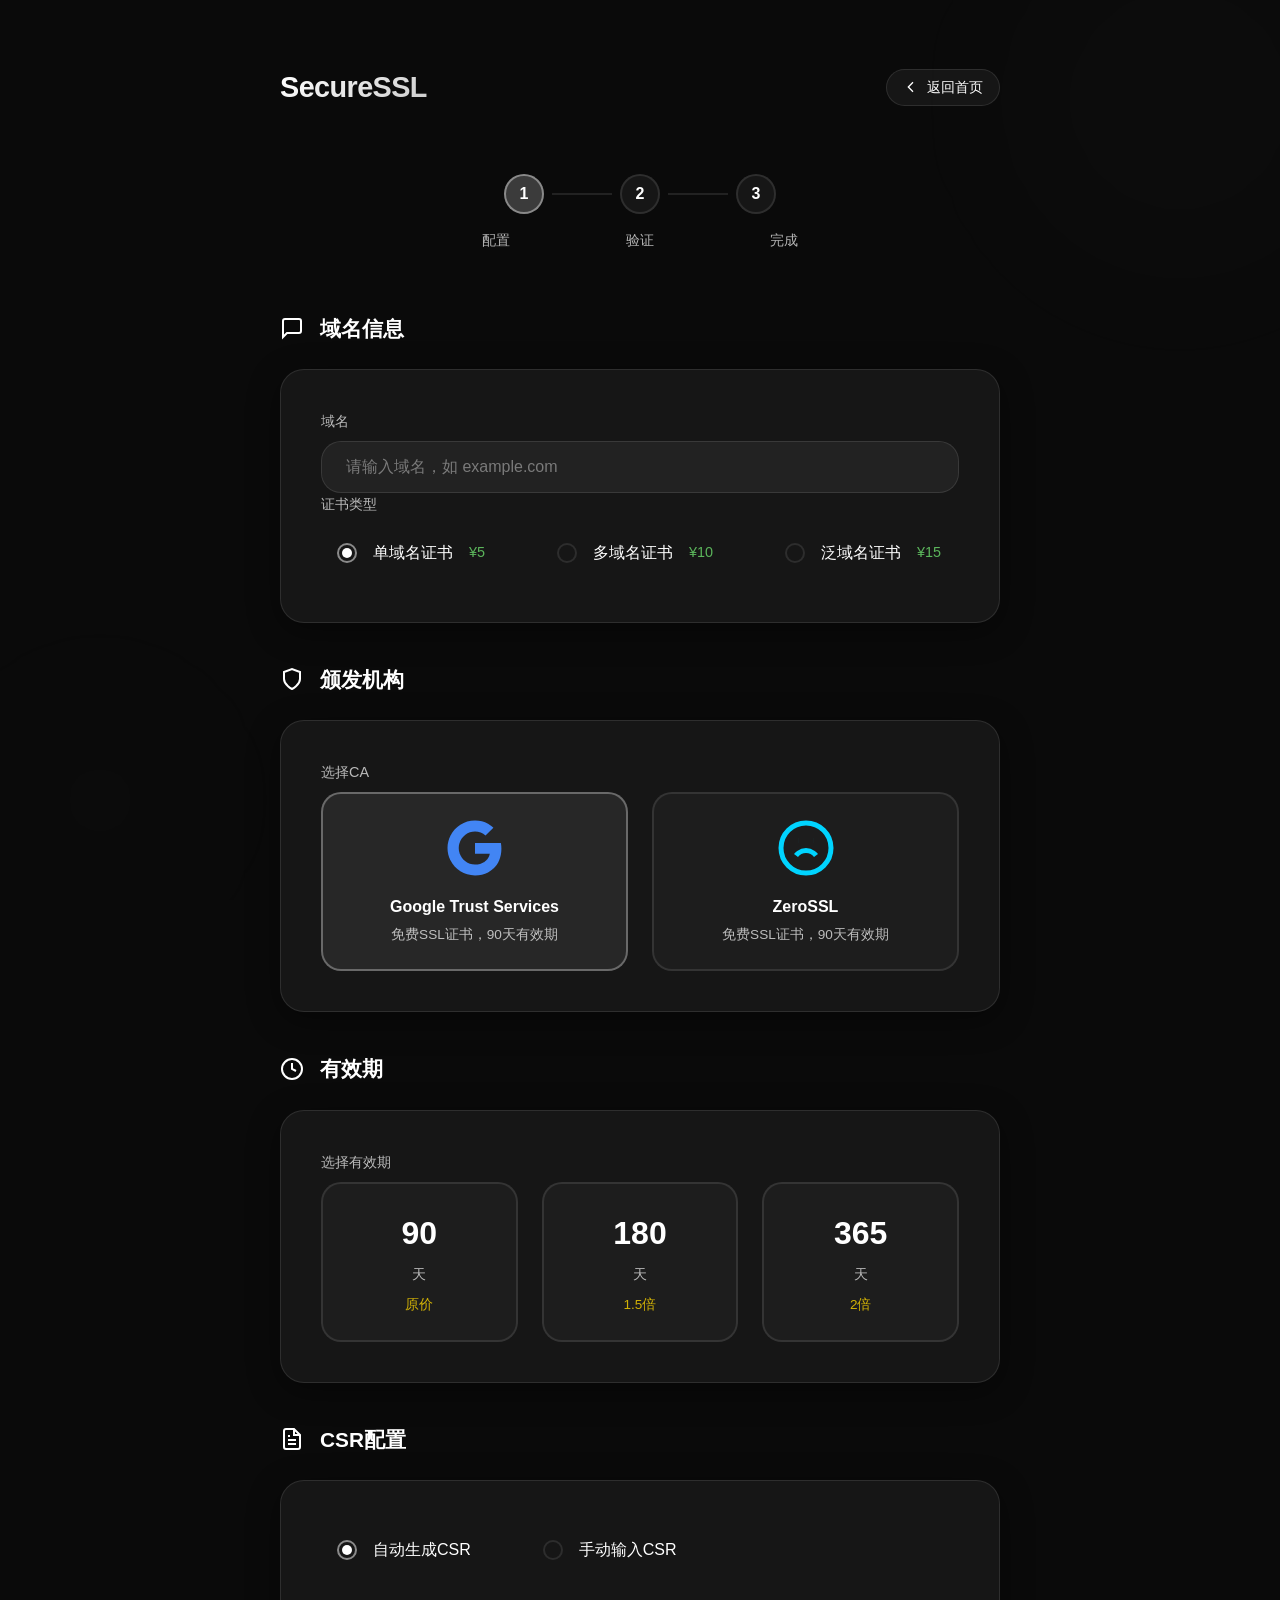
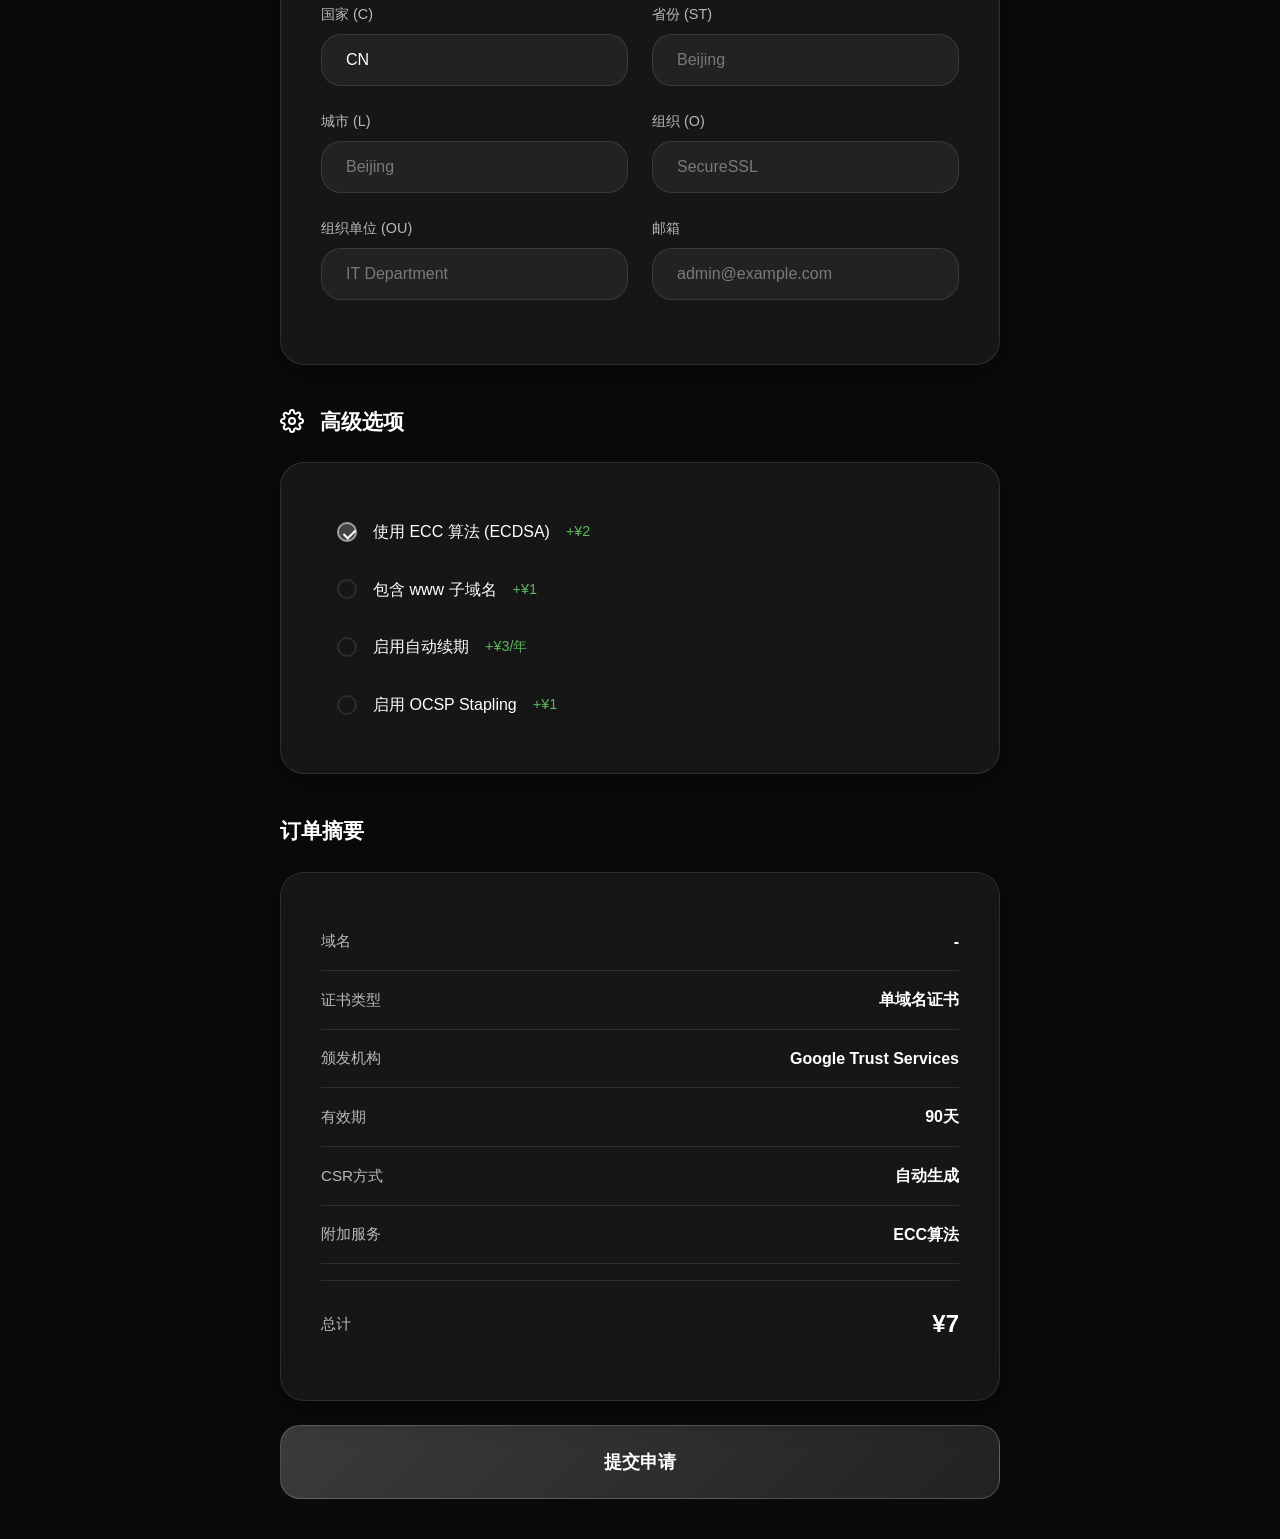
==== commit cc32c2f0: "feat: 设计SSL申请网站首页 Co-authored-by: traeagent <traeagent@users.noreply.github.com>" ====
--- a/apply.html
+++ b/apply.html
@@ -55,20 +55,34 @@
             type="text" 
             class="form-input" 
             id="domain" 
-            placeholder="请输入域名"
+            placeholder="请输入域名，如 example.com"
           >
           <label class="form-label">证书类型</label>
           <div class="radio-group">
             <label class="radio-option">
               <input type="radio" name="certType" value="single" checked>
               <span class="radio-custom"></span>
-              单域名证书
+              单域名证书 <span class="option-price">¥5</span>
+            </label>
+            <label class="radio-option">
+              <input type="radio" name="certType" value="multi">
+              <span class="radio-custom"></span>
+              多域名证书 <span class="option-price">¥10</span>
             </label>
             <label class="radio-option">
               <input type="radio" name="certType" value="wildcard">
               <span class="radio-custom"></span>
-              泛域名证书
-            </label>
+              泛域名证书 <span class="option-price">¥15</span>
+            </label>
+          </div>
+          <div class="additional-domains" id="additionalDomains" style="display: none;">
+            <label class="form-label">附加域名（每行一个）</label>
+            <textarea 
+              class="form-textarea" 
+              id="additionalDomainsText" 
+              placeholder="www.example.com&#10;api.example.com&#10;blog.example.com"
+            ></textarea>
+            <p class="additional-hint">每个附加域名额外收取 ¥3</p>
           </div>
         </div>
       </section>
@@ -132,16 +146,19 @@
               <input type="radio" name="duration" value="90" checked>
               <span class="duration-value">90</span>
               <span class="duration-unit">天</span>
+              <span class="duration-price">原价</span>
             </label>
             <label class="duration-option">
               <input type="radio" name="duration" value="180">
               <span class="duration-value">180</span>
               <span class="duration-unit">天</span>
+              <span class="duration-price">1.5倍</span>
             </label>
             <label class="duration-option">
               <input type="radio" name="duration" value="365">
               <span class="duration-value">365</span>
               <span class="duration-unit">天</span>
+              <span class="duration-price">2倍</span>
             </label>
           </div>
         </div>
@@ -228,22 +245,22 @@
           <label class="checkbox-option">
             <input type="checkbox" id="ecc" checked>
             <span class="checkbox-custom"></span>
-            使用 ECC 算法 (ECDSA)
+            使用 ECC 算法 (ECDSA) <span class="option-price">+¥2</span>
           </label>
           <label class="checkbox-option">
-            <input type="checkbox" id="wildcard">
+            <input type="checkbox" id="wwwSubdomain">
             <span class="checkbox-custom"></span>
-            包含 www 子域名
+            包含 www 子域名 <span class="option-price">+¥1</span>
           </label>
           <label class="checkbox-option">
             <input type="checkbox" id="autoRenew">
             <span class="checkbox-custom"></span>
-            启用自动续期
+            启用自动续期 <span class="option-price">+¥3/年</span>
           </label>
           <label class="checkbox-option">
             <input type="checkbox" id="ocsp">
             <span class="checkbox-custom"></span>
-            启用 OCSP Stapling
+            启用 OCSP Stapling <span class="option-price">+¥1</span>
           </label>
         </div>
       </section>
@@ -259,6 +276,10 @@
             <span class="summary-label">证书类型</span>
             <span class="summary-value" id="summaryType">单域名证书</span>
           </div>
+          <div class="summary-row" id="additionalDomainsSummary" style="display: none;">
+            <span class="summary-label">附加域名</span>
+            <span class="summary-value" id="summaryAdditionalDomains">0个</span>
+          </div>
           <div class="summary-row">
             <span class="summary-label">颁发机构</span>
             <span class="summary-value" id="summaryCA">Google Trust Services</span>
@@ -270,6 +291,10 @@
           <div class="summary-row">
             <span class="summary-label">CSR方式</span>
             <span class="summary-value" id="summaryCSR">自动生成</span>
+          </div>
+          <div class="summary-row" id="addonsSummary" style="display: none;">
+            <span class="summary-label">附加服务</span>
+            <span class="summary-value" id="summaryAddons">-</span>
           </div>
           <div class="summary-row total">
             <span class="summary-label">总计</span>
@@ -288,7 +313,6 @@
     </div>
   </div>
 
-  <script src="https://cdnjs.cloudflare.com/ajax/libs/gsap/3.12.5/gsap.min.js"></script>
   <script src="js/apply.js"></script>
 </body>
 </html>
--- a/css/apply.css
+++ b/css/apply.css
@@ -48,6 +48,17 @@
   overflow-x: hidden;
 }
 
+@keyframes fadeInUp {
+  from {
+    opacity: 0;
+    transform: translateY(20px);
+  }
+  to {
+    opacity: 1;
+    transform: translateY(0);
+  }
+}
+
 .apply-container {
   max-width: 800px;
   margin: 0 auto;
@@ -159,6 +170,32 @@
 
 .apply-section {
   margin-bottom: var(--space-lg);
+  animation: fadeInUp 0.5s ease-out forwards;
+  opacity: 0;
+}
+
+.apply-section:nth-child(2) {
+  animation-delay: 0.1s;
+}
+
+.apply-section:nth-child(3) {
+  animation-delay: 0.2s;
+}
+
+.apply-section:nth-child(4) {
+  animation-delay: 0.3s;
+}
+
+.apply-section:nth-child(5) {
+  animation-delay: 0.4s;
+}
+
+.apply-section:nth-child(6) {
+  animation-delay: 0.5s;
+}
+
+.apply-section:nth-child(7) {
+  animation-delay: 0.6s;
 }
 
 .section-title {
@@ -379,6 +416,30 @@
   font-size: 0.9rem;
   color: var(--text-secondary);
   margin-top: 4px;
+}
+
+.duration-price {
+  font-size: 0.85rem;
+  color: rgba(255, 215, 0, 0.8);
+  margin-top: 8px;
+}
+
+.option-price {
+  font-size: 0.9rem;
+  color: rgba(100, 200, 100, 0.9);
+  font-weight: 500;
+}
+
+.additional-domains {
+  margin-top: var(--space-md);
+  padding-top: var(--space-md);
+  border-top: 1px solid var(--glass-border);
+}
+
+.additional-hint {
+  font-size: 0.85rem;
+  color: rgba(255, 150, 100, 0.8);
+  margin-top: var(--space-xs);
 }
 
 .csr-radio {
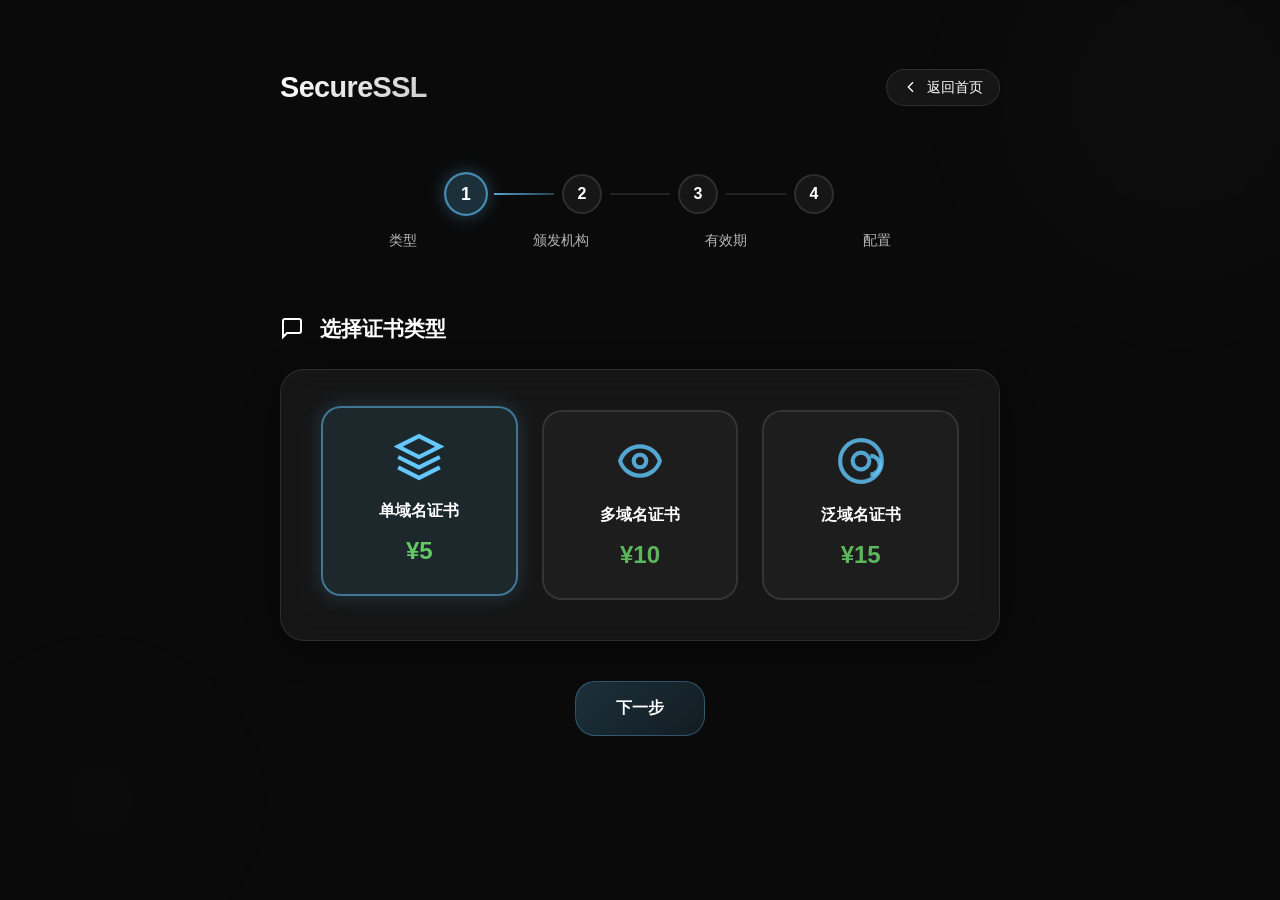
==== commit 28175fe5: "feat: 设计SSL申请网站首页 Co-authored-by: traeagent <traeagent@users.noreply.github.com>" ====
--- a/apply.html
+++ b/apply.html
@@ -30,60 +30,75 @@
       <div class="apply-step">
         <div class="step-indicator">
           <div class="step active" data-step="1">1</div>
-          <div class="step-line"></div>
+          <div class="step-line active"></div>
           <div class="step" data-step="2">2</div>
           <div class="step-line"></div>
           <div class="step" data-step="3">3</div>
+          <div class="step-line"></div>
+          <div class="step" data-step="4">4</div>
         </div>
         <div class="step-labels">
+          <span>类型</span>
+          <span>颁发机构</span>
+          <span>有效期</span>
           <span>配置</span>
-          <span>验证</span>
-          <span>完成</span>
         </div>
       </div>
 
-      <section class="apply-section" id="domainSection">
+      <section class="apply-section active" id="certTypeSection">
         <h2 class="section-title">
           <svg viewBox="0 0 24 24" fill="none" stroke="currentColor" stroke-width="2">
             <path d="M21 15a2 2 0 0 1-2 2H7l-4 4V5a2 2 0 0 1 2-2h14a2 2 0 0 1 2 2z"/>
           </svg>
-          域名信息
+          选择证书类型
         </h2>
         <div class="glass card">
-          <label class="form-label">域名</label>
-          <input 
-            type="text" 
-            class="form-input" 
-            id="domain" 
-            placeholder="请输入域名，如 example.com"
-          >
-          <label class="form-label">证书类型</label>
-          <div class="radio-group">
-            <label class="radio-option">
+          <div class="type-options">
+            <label class="type-option">
               <input type="radio" name="certType" value="single" checked>
-              <span class="radio-custom"></span>
-              单域名证书 <span class="option-price">¥5</span>
-            </label>
-            <label class="radio-option">
+              <div class="type-card">
+                <div class="type-icon">
+                  <svg viewBox="0 0 24 24" fill="none" stroke="currentColor" stroke-width="2">
+                    <path d="M12 2L2 7l10 5 10-5-10-5z"/>
+                    <path d="M2 17l10 5 10-5"/>
+                    <path d="M2 12l10 5 10-5"/>
+                  </svg>
+                </div>
+                <span class="type-name">单域名证书</span>
+                <span class="type-price">¥5</span>
+              </div>
+            </label>
+            <label class="type-option">
               <input type="radio" name="certType" value="multi">
-              <span class="radio-custom"></span>
-              多域名证书 <span class="option-price">¥10</span>
-            </label>
-            <label class="radio-option">
+              <div class="type-card">
+                <div class="type-icon">
+                  <svg viewBox="0 0 24 24" fill="none" stroke="currentColor" stroke-width="2">
+                    <path d="M15 12a3 3 0 1 1-6 0 3 3 0 0 1 6 0z"/>
+                    <path d="M2.458 12C3.732 7.943 7.523 5 12 5c4.478 0 8.268 2.943 9.542 7-1.274 4.057-5.064 7-9.542 7-4.477 0-8.268-2.943-9.542-7z"/>
+                  </svg>
+                </div>
+                <span class="type-name">多域名证书</span>
+                <span class="type-price">¥10</span>
+              </div>
+            </label>
+            <label class="type-option">
               <input type="radio" name="certType" value="wildcard">
-              <span class="radio-custom"></span>
-              泛域名证书 <span class="option-price">¥15</span>
-            </label>
-          </div>
-          <div class="additional-domains" id="additionalDomains" style="display: none;">
-            <label class="form-label">附加域名（每行一个）</label>
-            <textarea 
-              class="form-textarea" 
-              id="additionalDomainsText" 
-              placeholder="www.example.com&#10;api.example.com&#10;blog.example.com"
-            ></textarea>
-            <p class="additional-hint">每个附加域名额外收取 ¥3</p>
-          </div>
+              <div class="type-card">
+                <div class="type-icon">
+                  <svg viewBox="0 0 24 24" fill="none" stroke="currentColor" stroke-width="2">
+                    <circle cx="12" cy="12" r="10"/>
+                    <circle cx="12" cy="12" r="4"/>
+                    <path d="M16.5 9.5a4.5 4.5 0 0 1 0 9"/>
+                  </svg>
+                </div>
+                <span class="type-name">泛域名证书</span>
+                <span class="type-price">¥15</span>
+              </div>
+            </label>
+          </div>
+        </div>
+        <div class="nav-buttons">
+          <button class="next-btn" id="nextToCA">下一步</button>
         </div>
       </section>
 
@@ -92,10 +107,9 @@
           <svg viewBox="0 0 24 24" fill="none" stroke="currentColor" stroke-width="2">
             <path d="M12 22s8-4 8-10V5l-8-3-8 3v7c0 6 8 10 8 10z"/>
           </svg>
-          颁发机构
+          选择颁发机构
         </h2>
         <div class="glass card">
-          <label class="form-label">选择CA</label>
           <div class="ca-options">
             <label class="ca-option">
               <input type="radio" name="ca" value="google" checked>
@@ -108,8 +122,7 @@
                     <path d="M12 5.38c1.62 0 3.06.56 4.21 1.64l3.15-3.15C17.45 2.09 14.97 1 12 1 7.7 1 3.99 3.47 2.18 7.07l3.66 2.84c.87-2.6 3.3-4.53 6.16-4.53z"/>
                   </svg>
                 </div>
-                <span class="ca-name">Google Trust Services</span>
-                <span class="ca-desc">免费SSL证书，90天有效期</span>
+                <span class="ca-name">Google</span>
               </div>
             </label>
             <label class="ca-option">
@@ -124,10 +137,13 @@
                   </svg>
                 </div>
                 <span class="ca-name">ZeroSSL</span>
-                <span class="ca-desc">免费SSL证书，90天有效期</span>
-              </div>
-            </label>
-          </div>
+              </div>
+            </label>
+          </div>
+        </div>
+        <div class="nav-buttons">
+          <button class="prev-btn" id="prevToType">上一步</button>
+          <button class="next-btn" id="nextToDuration">下一步</button>
         </div>
       </section>
 
@@ -137,43 +153,49 @@
             <circle cx="12" cy="12" r="10"/>
             <polyline points="12 6 12 12 16 14"/>
           </svg>
-          有效期
+          选择有效期
         </h2>
         <div class="glass card">
-          <label class="form-label">选择有效期</label>
           <div class="duration-options">
             <label class="duration-option">
               <input type="radio" name="duration" value="90" checked>
-              <span class="duration-value">90</span>
-              <span class="duration-unit">天</span>
-              <span class="duration-price">原价</span>
+              <div class="duration-card">
+                <span class="duration-value">90</span>
+                <span class="duration-unit">天</span>
+                <span class="duration-price">原价</span>
+              </div>
             </label>
             <label class="duration-option">
               <input type="radio" name="duration" value="180">
-              <span class="duration-value">180</span>
-              <span class="duration-unit">天</span>
-              <span class="duration-price">1.5倍</span>
+              <div class="duration-card">
+                <span class="duration-value">180</span>
+                <span class="duration-unit">天</span>
+                <span class="duration-price">1.5倍</span>
+              </div>
             </label>
             <label class="duration-option">
               <input type="radio" name="duration" value="365">
-              <span class="duration-value">365</span>
-              <span class="duration-unit">天</span>
-              <span class="duration-price">2倍</span>
-            </label>
-          </div>
+              <div class="duration-card">
+                <span class="duration-value">365</span>
+                <span class="duration-unit">天</span>
+                <span class="duration-price">2倍</span>
+              </div>
+            </label>
+          </div>
+        </div>
+        <div class="nav-buttons">
+          <button class="prev-btn" id="prevToCA">上一步</button>
+          <button class="next-btn" id="nextToConfig">下一步</button>
         </div>
       </section>
 
-      <section class="apply-section" id="csrSection">
+      <section class="apply-section" id="configSection">
         <h2 class="section-title">
           <svg viewBox="0 0 24 24" fill="none" stroke="currentColor" stroke-width="2">
-            <path d="M14 2H6a2 2 0 0 0-2 2v16a2 2 0 0 0 2 2h12a2 2 0 0 0 2-2V8z"/>
-            <polyline points="14 2 14 8 20 8"/>
-            <line x1="16" y1="13" x2="8" y2="13"/>
-            <line x1="16" y1="17" x2="8" y2="17"/>
-            <polyline points="10 9 9 9 8 9"/>
-          </svg>
-          CSR配置
+            <circle cx="12" cy="12" r="3"/>
+            <path d="M19.4 15a1.65 1.65 0 0 0 .33 1.82l.06.06a2 2 0 0 1 0 2.83 2 2 0 0 1-2.83 0l-.06-.06a1.65 1.65 0 0 0-1.82-.33 1.65 1.65 0 0 0-1 1.51V21a2 2 0 0 1-2 2 2 2 0 0 1-2-2v-.09A1.65 1.65 0 0 0 9 19.4a1.65 1.65 0 0 0-1.82.33l-.06.06a2 2 0 0 1-2.83 0 2 2 0 0 1 0-2.83l.06-.06a1.65 1.65 0 0 0 .33-1.82 1.65 1.65 0 0 0-1.51-1H3a2 2 0 0 1-2-2 2 2 0 0 1 2-2h.09a1.65 1.65 0 0 0 1.51-1 1.65 1.65 0 0 0-.33-1.82l-.06-.06a2 2 0 0 1 0-2.83 2 2 0 0 1 2.83 0l.06.06a1.65 1.65 0 0 0 1.82.33H9a1.65 1.65 0 0 0 1-1.51V3a2 2 0 0 1 2-2 2 2 0 0 1 2 2v.09a1.65 1.65 0 0 0 1 1.51 1.65 1.65 0 0 0 1.82-.33l.06-.06a2 2 0 0 1 2.83 0 2 2 0 0 1 0 2.83l-.06.06a1.65 1.65 0 0 0-.33 1.82V9a1.65 1.65 0 0 0 1.51 1H21a2 2 0 0 1 2 2 2 2 0 0 1-2 2h-.09a1.65 1.65 0 0 0-1.51 1z"/>
+          </svg>
+          高级配置
         </h2>
         <div class="glass card">
           <div class="radio-group csr-radio">
@@ -230,79 +252,61 @@
               placeholder="请粘贴您的CSR内容...&#10;&#10;-----BEGIN CERTIFICATE REQUEST-----&#10;...&#10;-----END CERTIFICATE REQUEST-----"
             ></textarea>
           </div>
-        </div>
-      </section>
-
-      <section class="apply-section" id="advancedSection">
-        <h2 class="section-title">
-          <svg viewBox="0 0 24 24" fill="none" stroke="currentColor" stroke-width="2">
-            <circle cx="12" cy="12" r="3"/>
-            <path d="M19.4 15a1.65 1.65 0 0 0 .33 1.82l.06.06a2 2 0 0 1 0 2.83 2 2 0 0 1-2.83 0l-.06-.06a1.65 1.65 0 0 0-1.82-.33 1.65 1.65 0 0 0-1 1.51V21a2 2 0 0 1-2 2 2 2 0 0 1-2-2v-.09A1.65 1.65 0 0 0 9 19.4a1.65 1.65 0 0 0-1.82.33l-.06.06a2 2 0 0 1-2.83 0 2 2 0 0 1 0-2.83l.06-.06a1.65 1.65 0 0 0 .33-1.82 1.65 1.65 0 0 0-1.51-1H3a2 2 0 0 1-2-2 2 2 0 0 1 2-2h.09a1.65 1.65 0 0 0 1.51-1 1.65 1.65 0 0 0-.33-1.82l-.06-.06a2 2 0 0 1 0-2.83 2 2 0 0 1 2.83 0l.06.06a1.65 1.65 0 0 0 1.82.33H9a1.65 1.65 0 0 0 1-1.51V3a2 2 0 0 1 2-2 2 2 0 0 1 2 2v.09a1.65 1.65 0 0 0 1 1.51 1.65 1.65 0 0 0 1.82-.33l.06-.06a2 2 0 0 1 2.83 0 2 2 0 0 1 0 2.83l-.06.06a1.65 1.65 0 0 0-.33 1.82V9a1.65 1.65 0 0 0 1.51 1H21a2 2 0 0 1 2 2 2 2 0 0 1-2 2h-.09a1.65 1.65 0 0 0-1.51 1z"/>
-          </svg>
-          高级选项
-        </h2>
-        <div class="glass card">
-          <label class="checkbox-option">
-            <input type="checkbox" id="ecc" checked>
-            <span class="checkbox-custom"></span>
-            使用 ECC 算法 (ECDSA) <span class="option-price">+¥2</span>
-          </label>
-          <label class="checkbox-option">
-            <input type="checkbox" id="wwwSubdomain">
-            <span class="checkbox-custom"></span>
-            包含 www 子域名 <span class="option-price">+¥1</span>
-          </label>
-          <label class="checkbox-option">
-            <input type="checkbox" id="autoRenew">
-            <span class="checkbox-custom"></span>
-            启用自动续期 <span class="option-price">+¥3/年</span>
-          </label>
-          <label class="checkbox-option">
-            <input type="checkbox" id="ocsp">
-            <span class="checkbox-custom"></span>
-            启用 OCSP Stapling <span class="option-price">+¥1</span>
-          </label>
-        </div>
-      </section>
-
-      <section class="apply-summary">
-        <h2 class="section-title">订单摘要</h2>
-        <div class="glass card summary-card">
-          <div class="summary-row">
-            <span class="summary-label">域名</span>
-            <span class="summary-value" id="summaryDomain">-</span>
-          </div>
-          <div class="summary-row">
-            <span class="summary-label">证书类型</span>
-            <span class="summary-value" id="summaryType">单域名证书</span>
-          </div>
-          <div class="summary-row" id="additionalDomainsSummary" style="display: none;">
-            <span class="summary-label">附加域名</span>
-            <span class="summary-value" id="summaryAdditionalDomains">0个</span>
-          </div>
-          <div class="summary-row">
-            <span class="summary-label">颁发机构</span>
-            <span class="summary-value" id="summaryCA">Google Trust Services</span>
-          </div>
-          <div class="summary-row">
-            <span class="summary-label">有效期</span>
-            <span class="summary-value" id="summaryDuration">90天</span>
-          </div>
-          <div class="summary-row">
-            <span class="summary-label">CSR方式</span>
-            <span class="summary-value" id="summaryCSR">自动生成</span>
-          </div>
-          <div class="summary-row" id="addonsSummary" style="display: none;">
-            <span class="summary-label">附加服务</span>
-            <span class="summary-value" id="summaryAddons">-</span>
-          </div>
-          <div class="summary-row total">
-            <span class="summary-label">总计</span>
-            <span class="summary-value price">¥<span id="summaryPrice">0</span></span>
-          </div>
-        </div>
-
-        <button class="submit-btn" id="submitBtn">提交申请</button>
+
+          <div class="addons-section">
+            <label class="checkbox-option">
+              <input type="checkbox" id="ecc" checked>
+              <span class="checkbox-custom"></span>
+              使用 ECC 算法 (ECDSA) <span class="option-price">+¥2</span>
+            </label>
+            <label class="checkbox-option">
+              <input type="checkbox" id="wwwSubdomain">
+              <span class="checkbox-custom"></span>
+              包含 www 子域名 <span class="option-price">+¥1</span>
+            </label>
+            <label class="checkbox-option">
+              <input type="checkbox" id="autoRenew">
+              <span class="checkbox-custom"></span>
+              启用自动续期 <span class="option-price">+¥3/年</span>
+            </label>
+            <label class="checkbox-option">
+              <input type="checkbox" id="ocsp">
+              <span class="checkbox-custom"></span>
+              启用 OCSP Stapling <span class="option-price">+¥1</span>
+            </label>
+          </div>
+        </div>
+        
+        <div class="apply-summary">
+          <h3 class="summary-title">订单摘要</h3>
+          <div class="glass card summary-card">
+            <div class="summary-row">
+              <span class="summary-label">证书类型</span>
+              <span class="summary-value" id="summaryType">单域名证书</span>
+            </div>
+            <div class="summary-row">
+              <span class="summary-label">颁发机构</span>
+              <span class="summary-value" id="summaryCA">Google</span>
+            </div>
+            <div class="summary-row">
+              <span class="summary-label">有效期</span>
+              <span class="summary-value" id="summaryDuration">90天</span>
+            </div>
+            <div class="summary-row">
+              <span class="summary-label">CSR方式</span>
+              <span class="summary-value" id="summaryCSR">自动生成</span>
+            </div>
+            <div class="summary-row total">
+              <span class="summary-label">总计</span>
+              <span class="summary-value price">¥<span id="summaryPrice">5</span></span>
+            </div>
+          </div>
+        </div>
+        
+        <div class="nav-buttons">
+          <button class="prev-btn" id="prevToDuration">上一步</button>
+          <button class="submit-btn" id="submitBtn">提交申请</button>
+        </div>
       </section>
     </main>
 
--- a/css/apply.css
+++ b/css/apply.css
@@ -144,15 +144,22 @@
 }
 
 .step.active {
-  background: rgba(255, 255, 255, 0.2);
-  border-color: rgba(255, 255, 255, 0.4);
+  background: rgba(100, 200, 255, 0.2);
+  border-color: rgba(100, 200, 255, 0.6);
   color: #ffffff;
+  box-shadow: 0 0 15px rgba(100, 200, 255, 0.3);
+  transform: scale(1.1);
 }
 
 .step-line {
   width: 60px;
   height: 2px;
   background: var(--glass-border);
+  transition: all var(--transition-normal);
+}
+
+.step-line.active {
+  background: linear-gradient(90deg, rgba(100, 200, 255, 0.8), rgba(100, 200, 255, 0.3));
 }
 
 .step-labels {
@@ -169,33 +176,13 @@
 }
 
 .apply-section {
+  display: none;
   margin-bottom: var(--space-lg);
+}
+
+.apply-section.active {
+  display: block;
   animation: fadeInUp 0.5s ease-out forwards;
-  opacity: 0;
-}
-
-.apply-section:nth-child(2) {
-  animation-delay: 0.1s;
-}
-
-.apply-section:nth-child(3) {
-  animation-delay: 0.2s;
-}
-
-.apply-section:nth-child(4) {
-  animation-delay: 0.3s;
-}
-
-.apply-section:nth-child(5) {
-  animation-delay: 0.4s;
-}
-
-.apply-section:nth-child(6) {
-  animation-delay: 0.5s;
-}
-
-.apply-section:nth-child(7) {
-  animation-delay: 0.6s;
 }
 
 .section-title {
@@ -352,7 +339,140 @@
 
 .ca-option input[type="radio"]:checked + .ca-card {
   background: rgba(255, 255, 255, 0.08);
-  border-color: rgba(255, 255, 255, 0.3);
+  border-color: rgba(100, 200, 255, 0.5);
+  box-shadow: 0 0 20px rgba(100, 200, 255, 0.2);
+}
+
+.type-options {
+  display: grid;
+  grid-template-columns: repeat(3, 1fr);
+  gap: var(--space-md);
+}
+
+.type-option {
+  cursor: pointer;
+}
+
+.type-option input[type="radio"] {
+  display: none;
+}
+
+.type-card {
+  padding: var(--space-md);
+  background: rgba(255, 255, 255, 0.03);
+  border: 2px solid var(--glass-border);
+  border-radius: var(--radius-md);
+  text-align: center;
+  transition: all var(--transition-normal);
+}
+
+.type-option input[type="radio"]:checked + .type-card {
+  background: rgba(100, 200, 255, 0.1);
+  border-color: rgba(100, 200, 255, 0.5);
+  box-shadow: 0 0 20px rgba(100, 200, 255, 0.2);
+  transform: translateY(-4px);
+}
+
+.type-icon {
+  width: 50px;
+  height: 50px;
+  margin: 0 auto var(--space-sm);
+  display: flex;
+  align-items: center;
+  justify-content: center;
+  color: rgba(100, 200, 255, 0.8);
+}
+
+.type-option input[type="radio"]:checked + .type-card .type-icon {
+  color: #64C8FF;
+}
+
+.type-name {
+  display: block;
+  font-weight: 600;
+  margin-bottom: 8px;
+}
+
+.type-price {
+  display: block;
+  font-size: 1.5rem;
+  font-weight: 700;
+  color: rgba(100, 200, 100, 0.9);
+}
+
+.type-option input[type="radio"]:checked + .type-card .type-price {
+  color: #64C864;
+}
+
+.duration-card {
+  display: flex;
+  flex-direction: column;
+  align-items: center;
+  padding: var(--space-md);
+  background: rgba(255, 255, 255, 0.03);
+  border: 2px solid var(--glass-border);
+  border-radius: var(--radius-md);
+  transition: all var(--transition-normal);
+}
+
+.duration-option input[type="radio"]:checked + .duration-card {
+  background: rgba(100, 200, 255, 0.1);
+  border-color: rgba(100, 200, 255, 0.5);
+  box-shadow: 0 0 20px rgba(100, 200, 255, 0.2);
+}
+
+.nav-buttons {
+  display: flex;
+  gap: var(--space-md);
+  justify-content: center;
+  margin-top: var(--space-lg);
+}
+
+.prev-btn,
+.next-btn {
+  padding: var(--space-sm) var(--space-lg);
+  border-radius: var(--radius-md);
+  font-size: 1rem;
+  font-weight: 600;
+  cursor: pointer;
+  transition: all var(--transition-normal);
+  border: none;
+}
+
+.prev-btn {
+  background: transparent;
+  color: var(--text-secondary);
+  border: 1px solid var(--glass-border);
+}
+
+.prev-btn:hover {
+  background: rgba(255, 255, 255, 0.05);
+  border-color: var(--glass-border-hover);
+  color: var(--text-primary);
+}
+
+.next-btn {
+  background: linear-gradient(135deg, rgba(100, 200, 255, 0.2) 0%, rgba(100, 200, 255, 0.1) 100%);
+  color: #ffffff;
+  border: 1px solid rgba(100, 200, 255, 0.3);
+}
+
+.next-btn:hover {
+  background: linear-gradient(135deg, rgba(100, 200, 255, 0.3) 0%, rgba(100, 200, 255, 0.2) 100%);
+  border-color: rgba(100, 200, 255, 0.5);
+  transform: translateY(-2px);
+}
+
+.addons-section {
+  margin-top: var(--space-lg);
+  padding-top: var(--space-lg);
+  border-top: 1px solid var(--glass-border);
+}
+
+.summary-title {
+  font-size: 1.2rem;
+  font-weight: 600;
+  margin-bottom: var(--space-md);
 }
 
 .ca-icon {
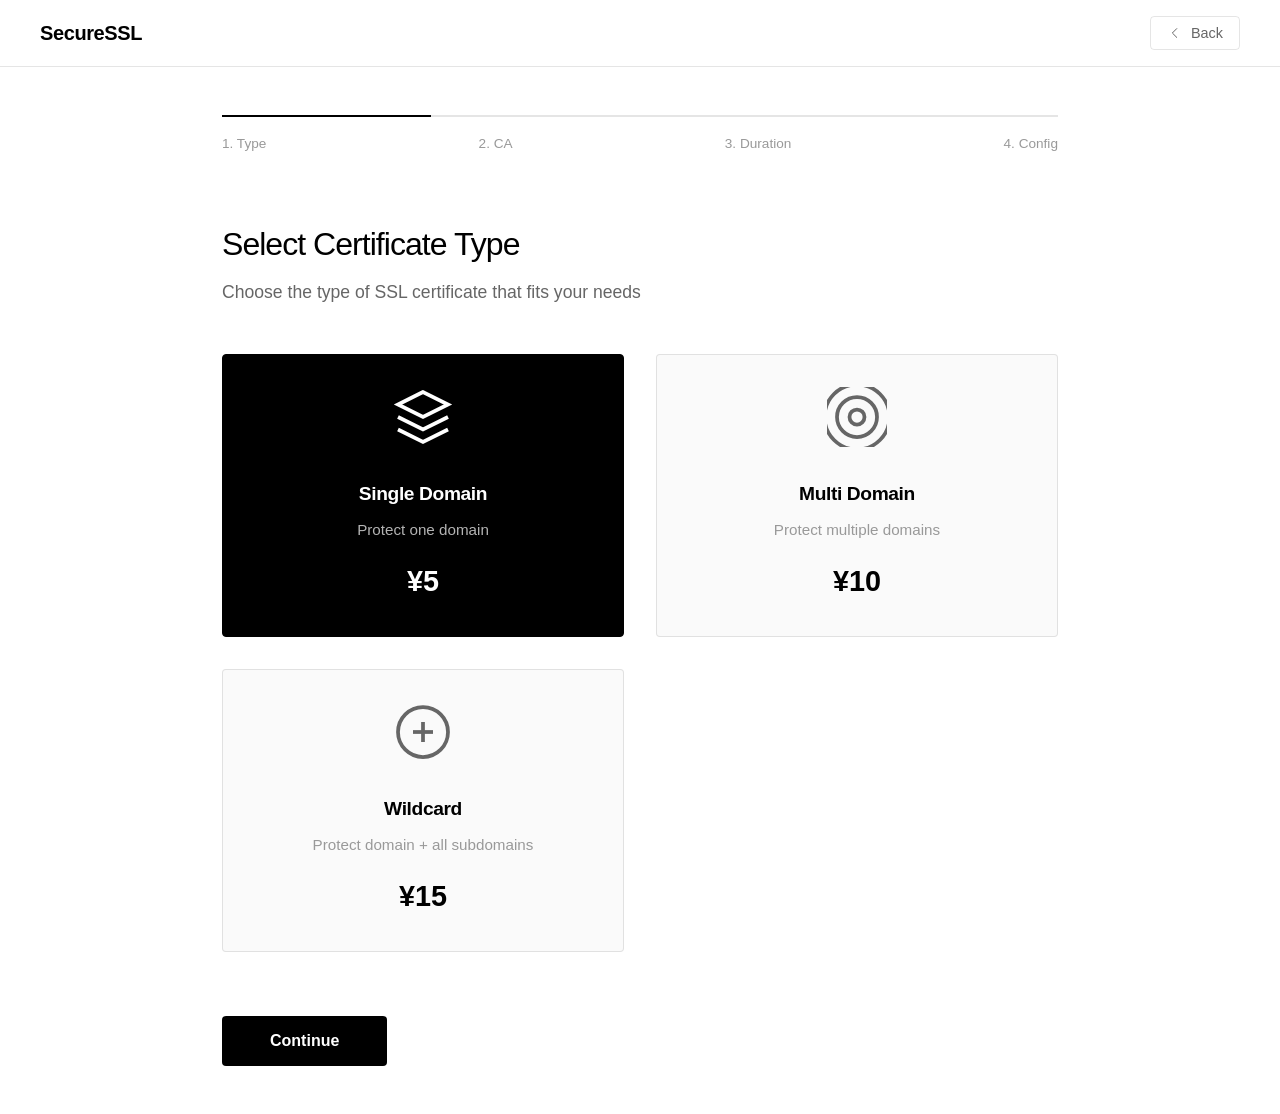
==== commit 02122613: "feat: 设计SSL申请网站首页 Co-authored-by: traeagent <traeagent@users.noreply.github.com>" ====
--- a/apply.html
+++ b/apply.html
@@ -3,8 +3,7 @@
 <head>
   <meta charset="UTF-8">
   <meta name="viewport" content="width=device-width, initial-scale=1.0">
-  <meta name="description" content="SSL证书申请页面 - 配置证书参数">
-  <title>SSL证书申请 - SecureSSL</title>
+  <title>SSL Certificate Application - SecureSSL</title>
   
   <link rel="stylesheet" href="css/apply.css">
 </head>
@@ -17,304 +16,298 @@
           <span class="logo-text">SecureSSL</span>
         </div>
         <button class="back-btn" onclick="goBack()">
-          <svg viewBox="0 0 24 24" fill="none" stroke="currentColor" stroke-width="2">
+          <svg viewBox="0 0 24 24" fill="none" stroke="currentColor" stroke-width="1.5">
             <path d="M15 19l-7-7 7-7"/>
           </svg>
-          返回首页
+          Back
         </button>
       </div>
     </header>
 
     <main class="apply-main">
       
-      <div class="apply-step">
-        <div class="step-indicator">
-          <div class="step active" data-step="1">1</div>
-          <div class="step-line active"></div>
-          <div class="step" data-step="2">2</div>
-          <div class="step-line"></div>
-          <div class="step" data-step="3">3</div>
-          <div class="step-line"></div>
-          <div class="step" data-step="4">4</div>
-        </div>
-        <div class="step-labels">
-          <span>类型</span>
-          <span>颁发机构</span>
-          <span>有效期</span>
-          <span>配置</span>
+      <div class="progress-bar">
+        <div class="progress-track">
+          <div class="progress-fill" id="progressFill"></div>
+        </div>
+        <div class="progress-labels">
+          <span>1. Type</span>
+          <span>2. CA</span>
+          <span>3. Duration</span>
+          <span>4. Config</span>
         </div>
       </div>
 
-      <section class="apply-section active" id="certTypeSection">
-        <h2 class="section-title">
-          <svg viewBox="0 0 24 24" fill="none" stroke="currentColor" stroke-width="2">
-            <path d="M21 15a2 2 0 0 1-2 2H7l-4 4V5a2 2 0 0 1 2-2h14a2 2 0 0 1 2 2z"/>
-          </svg>
-          选择证书类型
-        </h2>
-        <div class="glass card">
-          <div class="type-options">
-            <label class="type-option">
-              <input type="radio" name="certType" value="single" checked>
-              <div class="type-card">
-                <div class="type-icon">
-                  <svg viewBox="0 0 24 24" fill="none" stroke="currentColor" stroke-width="2">
-                    <path d="M12 2L2 7l10 5 10-5-10-5z"/>
-                    <path d="M2 17l10 5 10-5"/>
-                    <path d="M2 12l10 5 10-5"/>
-                  </svg>
-                </div>
-                <span class="type-name">单域名证书</span>
-                <span class="type-price">¥5</span>
-              </div>
-            </label>
-            <label class="type-option">
-              <input type="radio" name="certType" value="multi">
-              <div class="type-card">
-                <div class="type-icon">
-                  <svg viewBox="0 0 24 24" fill="none" stroke="currentColor" stroke-width="2">
-                    <path d="M15 12a3 3 0 1 1-6 0 3 3 0 0 1 6 0z"/>
-                    <path d="M2.458 12C3.732 7.943 7.523 5 12 5c4.478 0 8.268 2.943 9.542 7-1.274 4.057-5.064 7-9.542 7-4.477 0-8.268-2.943-9.542-7z"/>
-                  </svg>
-                </div>
-                <span class="type-name">多域名证书</span>
-                <span class="type-price">¥10</span>
-              </div>
-            </label>
-            <label class="type-option">
-              <input type="radio" name="certType" value="wildcard">
-              <div class="type-card">
-                <div class="type-icon">
-                  <svg viewBox="0 0 24 24" fill="none" stroke="currentColor" stroke-width="2">
-                    <circle cx="12" cy="12" r="10"/>
-                    <circle cx="12" cy="12" r="4"/>
-                    <path d="M16.5 9.5a4.5 4.5 0 0 1 0 9"/>
-                  </svg>
-                </div>
-                <span class="type-name">泛域名证书</span>
-                <span class="type-price">¥15</span>
-              </div>
-            </label>
-          </div>
-        </div>
-        <div class="nav-buttons">
-          <button class="next-btn" id="nextToCA">下一步</button>
-        </div>
+      <section class="step-section active" id="step1">
+        <h1 class="section-heading">Select Certificate Type</h1>
+        <p class="section-subtitle">Choose the type of SSL certificate that fits your needs</p>
+        
+        <div class="card-grid">
+          <label class="card-option">
+            <input type="radio" name="certType" value="single" checked>
+            <div class="card">
+              <div class="card-icon">
+                <svg viewBox="0 0 24 24" fill="none" stroke="currentColor" stroke-width="1.5">
+                  <path d="M12 2L2 7l10 5 10-5-10-5z"/>
+                  <path d="M2 17l10 5 10-5"/>
+                  <path d="M2 12l10 5 10-5"/>
+                </svg>
+              </div>
+              <div class="card-content">
+                <h3>Single Domain</h3>
+                <p>Protect one domain</p>
+                <span class="card-price">¥5</span>
+              </div>
+            </div>
+          </label>
+
+          <label class="card-option">
+            <input type="radio" name="certType" value="multi">
+            <div class="card">
+              <div class="card-icon">
+                <svg viewBox="0 0 24 24" fill="none" stroke="currentColor" stroke-width="1.5">
+                  <circle cx="12" cy="12" r="3"/>
+                  <circle cx="12" cy="12" r="8"/>
+                  <circle cx="12" cy="12" r="13"/>
+                </svg>
+              </div>
+              <div class="card-content">
+                <h3>Multi Domain</h3>
+                <p>Protect multiple domains</p>
+                <span class="card-price">¥10</span>
+              </div>
+            </div>
+          </label>
+
+          <label class="card-option">
+            <input type="radio" name="certType" value="wildcard">
+            <div class="card">
+              <div class="card-icon">
+                <svg viewBox="0 0 24 24" fill="none" stroke="currentColor" stroke-width="1.5">
+                  <circle cx="12" cy="12" r="10"/>
+                  <path d="M8 12h8"/>
+                  <path d="M12 8v8"/>
+                </svg>
+              </div>
+              <div class="card-content">
+                <h3>Wildcard</h3>
+                <p>Protect domain + all subdomains</p>
+                <span class="card-price">¥15</span>
+              </div>
+            </div>
+          </label>
+        </div>
+
+        <button class="btn-primary" id="btnStep1">Continue</button>
       </section>
 
-      <section class="apply-section" id="caSection">
-        <h2 class="section-title">
-          <svg viewBox="0 0 24 24" fill="none" stroke="currentColor" stroke-width="2">
-            <path d="M12 22s8-4 8-10V5l-8-3-8 3v7c0 6 8 10 8 10z"/>
-          </svg>
-          选择颁发机构
-        </h2>
-        <div class="glass card">
-          <div class="ca-options">
-            <label class="ca-option">
-              <input type="radio" name="ca" value="google" checked>
-              <div class="ca-card">
-                <div class="ca-icon google">
-                  <svg viewBox="0 0 24 24" fill="currentColor">
-                    <path d="M22.56 12.25c0-.78-.07-1.53-.2-2.25H12v4.26h5.92c-.26 1.37-1.04 2.53-2.21 3.31v2.77h3.57c2.08-1.92 3.28-4.74 3.28-8.09z"/>
-                    <path d="M12 23c2.97 0 5.46-.98 7.28-2.66l-3.57-2.77c-.98.66-2.23 1.06-3.71 1.06-2.86 0-5.29-1.93-6.16-4.53H2.18v2.84C3.99 20.53 7.7 23 12 23z"/>
-                    <path d="M5.84 14.09c-.22-.66-.35-1.36-.35-2.09s.13-1.43.35-2.09V7.07H2.18C1.43 8.55 1 10.22 1 12s.43 3.45 1.18 4.93l2.85-2.22.81-.62z"/>
-                    <path d="M12 5.38c1.62 0 3.06.56 4.21 1.64l3.15-3.15C17.45 2.09 14.97 1 12 1 7.7 1 3.99 3.47 2.18 7.07l3.66 2.84c.87-2.6 3.3-4.53 6.16-4.53z"/>
-                  </svg>
-                </div>
-                <span class="ca-name">Google</span>
-              </div>
-            </label>
-            <label class="ca-option">
-              <input type="radio" name="ca" value="zerossl">
-              <div class="ca-card">
-                <div class="ca-icon zerossl">
-                  <svg viewBox="0 0 24 24" fill="none" stroke="currentColor" stroke-width="2">
-                    <circle cx="12" cy="12" r="10"/>
-                    <path d="M8 15s1.5-2 4-2 4 2 4 2"/>
-                    <path d="M9 9h.01"/>
-                    <path d="M15 9h.01"/>
-                  </svg>
-                </div>
-                <span class="ca-name">ZeroSSL</span>
-              </div>
-            </label>
-          </div>
-        </div>
-        <div class="nav-buttons">
-          <button class="prev-btn" id="prevToType">上一步</button>
-          <button class="next-btn" id="nextToDuration">下一步</button>
+      <section class="step-section" id="step2">
+        <h1 class="section-heading">Select Certificate Authority</h1>
+        <p class="section-subtitle">Choose your preferred CA provider</p>
+        
+        <div class="card-grid">
+          <label class="card-option">
+            <input type="radio" name="ca" value="google" checked>
+            <div class="card">
+              <div class="card-icon google">
+                <svg viewBox="0 0 24 24" fill="currentColor">
+                  <path d="M22.56 12.25c0-.78-.07-1.53-.2-2.25H12v4.26h5.92c-.26 1.37-1.04 2.53-2.21 3.31v2.77h3.57c2.08-1.92 3.28-4.74 3.28-8.09z"/>
+                  <path d="M12 23c2.97 0 5.46-.98 7.28-2.66l-3.57-2.77c-.98.66-2.23 1.06-3.71 1.06-2.86 0-5.29-1.93-6.16-4.53H2.18v2.84C3.99 20.53 7.7 23 12 23z"/>
+                  <path d="M5.84 14.09c-.22-.66-.35-1.36-.35-2.09s.13-1.43.35-2.09V7.07H2.18C1.43 8.55 1 10.22 1 12s.43 3.45 1.18 4.93l2.85-2.22.81-.62z"/>
+                  <path d="M12 5.38c1.62 0 3.06.56 4.21 1.64l3.15-3.15C17.45 2.09 14.97 1 12 1 7.7 1 3.99 3.47 2.18 7.07l3.66 2.84c.87-2.6 3.3-4.53 6.16-4.53z"/>
+                </svg>
+              </div>
+              <div class="card-content">
+                <h3>Google Trust</h3>
+                <p>Trusted by millions</p>
+              </div>
+            </div>
+          </label>
+
+          <label class="card-option">
+            <input type="radio" name="ca" value="zerossl">
+            <div class="card">
+              <div class="card-icon zerossl">
+                <svg viewBox="0 0 24 24" fill="none" stroke="currentColor" stroke-width="1.5">
+                  <circle cx="12" cy="12" r="10"/>
+                  <path d="M8 15s1.5-2 4-2 4 2 4 2"/>
+                  <path d="M9 9h.01"/>
+                  <path d="M15 9h.01"/>
+                </svg>
+              </div>
+              <div class="card-content">
+                <h3>ZeroSSL</h3>
+                <p>Simple & reliable</p>
+              </div>
+            </div>
+          </label>
+        </div>
+
+        <div class="btn-group">
+          <button class="btn-secondary" id="btnBack2">Back</button>
+          <button class="btn-primary" id="btnStep2">Continue</button>
         </div>
       </section>
 
-      <section class="apply-section" id="durationSection">
-        <h2 class="section-title">
-          <svg viewBox="0 0 24 24" fill="none" stroke="currentColor" stroke-width="2">
-            <circle cx="12" cy="12" r="10"/>
-            <polyline points="12 6 12 12 16 14"/>
-          </svg>
-          选择有效期
-        </h2>
-        <div class="glass card">
-          <div class="duration-options">
-            <label class="duration-option">
-              <input type="radio" name="duration" value="90" checked>
-              <div class="duration-card">
-                <span class="duration-value">90</span>
-                <span class="duration-unit">天</span>
-                <span class="duration-price">原价</span>
-              </div>
-            </label>
-            <label class="duration-option">
-              <input type="radio" name="duration" value="180">
-              <div class="duration-card">
-                <span class="duration-value">180</span>
-                <span class="duration-unit">天</span>
-                <span class="duration-price">1.5倍</span>
-              </div>
-            </label>
-            <label class="duration-option">
-              <input type="radio" name="duration" value="365">
-              <div class="duration-card">
-                <span class="duration-value">365</span>
-                <span class="duration-unit">天</span>
-                <span class="duration-price">2倍</span>
-              </div>
-            </label>
-          </div>
-        </div>
-        <div class="nav-buttons">
-          <button class="prev-btn" id="prevToCA">上一步</button>
-          <button class="next-btn" id="nextToConfig">下一步</button>
+      <section class="step-section" id="step3">
+        <h1 class="section-heading">Select Duration</h1>
+        <p class="section-subtitle">Choose certificate validity period</p>
+        
+        <div class="card-grid">
+          <label class="card-option">
+            <input type="radio" name="duration" value="90" checked>
+            <div class="card">
+              <div class="card-content">
+                <span class="duration-number">90</span>
+                <h3>Days</h3>
+                <p>Standard validity</p>
+                <span class="duration-multiplier">1x Price</span>
+              </div>
+            </div>
+          </label>
+
+          <label class="card-option">
+            <input type="radio" name="duration" value="180">
+            <div class="card">
+              <div class="card-content">
+                <span class="duration-number">180</span>
+                <h3>Days</h3>
+                <p>6 months</p>
+                <span class="duration-multiplier">1.5x Price</span>
+              </div>
+            </div>
+          </label>
+
+          <label class="card-option">
+            <input type="radio" name="duration" value="365">
+            <div class="card">
+              <div class="card-content">
+                <span class="duration-number">365</span>
+                <h3>Days</h3>
+                <p>1 year</p>
+                <span class="duration-multiplier">2x Price</span>
+              </div>
+            </div>
+          </label>
+        </div>
+
+        <div class="btn-group">
+          <button class="btn-secondary" id="btnBack3">Back</button>
+          <button class="btn-primary" id="btnStep3">Continue</button>
         </div>
       </section>
 
-      <section class="apply-section" id="configSection">
-        <h2 class="section-title">
-          <svg viewBox="0 0 24 24" fill="none" stroke="currentColor" stroke-width="2">
-            <circle cx="12" cy="12" r="3"/>
-            <path d="M19.4 15a1.65 1.65 0 0 0 .33 1.82l.06.06a2 2 0 0 1 0 2.83 2 2 0 0 1-2.83 0l-.06-.06a1.65 1.65 0 0 0-1.82-.33 1.65 1.65 0 0 0-1 1.51V21a2 2 0 0 1-2 2 2 2 0 0 1-2-2v-.09A1.65 1.65 0 0 0 9 19.4a1.65 1.65 0 0 0-1.82.33l-.06.06a2 2 0 0 1-2.83 0 2 2 0 0 1 0-2.83l.06-.06a1.65 1.65 0 0 0 .33-1.82 1.65 1.65 0 0 0-1.51-1H3a2 2 0 0 1-2-2 2 2 0 0 1 2-2h.09a1.65 1.65 0 0 0 1.51-1 1.65 1.65 0 0 0-.33-1.82l-.06-.06a2 2 0 0 1 0-2.83 2 2 0 0 1 2.83 0l.06.06a1.65 1.65 0 0 0 1.82.33H9a1.65 1.65 0 0 0 1-1.51V3a2 2 0 0 1 2-2 2 2 0 0 1 2 2v.09a1.65 1.65 0 0 0 1 1.51 1.65 1.65 0 0 0 1.82-.33l.06-.06a2 2 0 0 1 2.83 0 2 2 0 0 1 0 2.83l-.06.06a1.65 1.65 0 0 0-.33 1.82V9a1.65 1.65 0 0 0 1.51 1H21a2 2 0 0 1 2 2 2 2 0 0 1-2 2h-.09a1.65 1.65 0 0 0-1.51 1z"/>
-          </svg>
-          高级配置
-        </h2>
-        <div class="glass card">
-          <div class="radio-group csr-radio">
+      <section class="step-section" id="step4">
+        <h1 class="section-heading">Advanced Configuration</h1>
+        <p class="section-subtitle">Configure additional options</p>
+        
+        <div class="form-section">
+          <h2 class="form-heading">CSR Generation</h2>
+          <div class="radio-group">
             <label class="radio-option">
               <input type="radio" name="csrType" value="auto" checked>
-              <span class="radio-custom"></span>
-              自动生成CSR
+              <span class="radio-dot"></span>
+              <span class="radio-text">Auto-generate CSR</span>
             </label>
             <label class="radio-option">
               <input type="radio" name="csrType" value="manual">
-              <span class="radio-custom"></span>
-              手动输入CSR
-            </label>
-          </div>
-          
-          <div class="csr-fields" id="autoCsrFields">
-            <div class="csr-row">
-              <div class="csr-field">
-                <label class="form-label">国家 (C)</label>
-                <input type="text" class="form-input" id="country" placeholder="CN" value="CN">
-              </div>
-              <div class="csr-field">
-                <label class="form-label">省份 (ST)</label>
-                <input type="text" class="form-input" id="state" placeholder="Beijing">
-              </div>
-            </div>
-            <div class="csr-row">
-              <div class="csr-field">
-                <label class="form-label">城市 (L)</label>
-                <input type="text" class="form-input" id="city" placeholder="Beijing">
-              </div>
-              <div class="csr-field">
-                <label class="form-label">组织 (O)</label>
-                <input type="text" class="form-input" id="organization" placeholder="SecureSSL">
-              </div>
-            </div>
-            <div class="csr-row">
-              <div class="csr-field">
-                <label class="form-label">组织单位 (OU)</label>
-                <input type="text" class="form-input" id="orgUnit" placeholder="IT Department">
-              </div>
-              <div class="csr-field">
-                <label class="form-label">邮箱</label>
-                <input type="email" class="form-input" id="email" placeholder="admin@example.com">
-              </div>
-            </div>
-          </div>
-
-          <div class="csr-fields hidden" id="manualCsrFields">
-            <label class="form-label">CSR内容</label>
-            <textarea 
-              class="form-textarea" 
-              id="csrContent" 
-              placeholder="请粘贴您的CSR内容...&#10;&#10;-----BEGIN CERTIFICATE REQUEST-----&#10;...&#10;-----END CERTIFICATE REQUEST-----"
-            ></textarea>
-          </div>
-
-          <div class="addons-section">
+              <span class="radio-dot"></span>
+              <span class="radio-text">Provide your own CSR</span>
+            </label>
+          </div>
+        </div>
+
+        <div class="form-section" id="autoCsrForm">
+          <h2 class="form-heading">Organization Information</h2>
+          <div class="input-grid">
+            <div class="input-field">
+              <label>Country (C)</label>
+              <input type="text" id="country" placeholder="CN" value="CN">
+            </div>
+            <div class="input-field">
+              <label>State (ST)</label>
+              <input type="text" id="state" placeholder="Beijing">
+            </div>
+            <div class="input-field">
+              <label>City (L)</label>
+              <input type="text" id="city" placeholder="Beijing">
+            </div>
+            <div class="input-field">
+              <label>Organization (O)</label>
+              <input type="text" id="organization" placeholder="Your Company">
+            </div>
+            <div class="input-field">
+              <label>Organizational Unit (OU)</label>
+              <input type="text" id="orgUnit" placeholder="IT Department">
+            </div>
+            <div class="input-field">
+              <label>Email</label>
+              <input type="email" id="email" placeholder="admin@example.com">
+            </div>
+          </div>
+        </div>
+
+        <div class="form-section hidden" id="manualCsrForm">
+          <h2 class="form-heading">CSR Content</h2>
+          <textarea id="csrContent" placeholder="-----BEGIN CERTIFICATE REQUEST-----&#10;...&#10;-----END CERTIFICATE REQUEST-----"></textarea>
+        </div>
+
+        <div class="form-section">
+          <h2 class="form-heading">Additional Options</h2>
+          <div class="checkbox-grid">
             <label class="checkbox-option">
               <input type="checkbox" id="ecc" checked>
-              <span class="checkbox-custom"></span>
-              使用 ECC 算法 (ECDSA) <span class="option-price">+¥2</span>
+              <span class="checkbox-box"></span>
+              <span class="checkbox-text">ECC Algorithm (ECDSA)</span>
+              <span class="checkbox-price">+¥2</span>
             </label>
             <label class="checkbox-option">
               <input type="checkbox" id="wwwSubdomain">
-              <span class="checkbox-custom"></span>
-              包含 www 子域名 <span class="option-price">+¥1</span>
+              <span class="checkbox-box"></span>
+              <span class="checkbox-text">Include www subdomain</span>
+              <span class="checkbox-price">+¥1</span>
             </label>
             <label class="checkbox-option">
               <input type="checkbox" id="autoRenew">
-              <span class="checkbox-custom"></span>
-              启用自动续期 <span class="option-price">+¥3/年</span>
+              <span class="checkbox-box"></span>
+              <span class="checkbox-text">Auto-renewal</span>
+              <span class="checkbox-price">+¥3/year</span>
             </label>
             <label class="checkbox-option">
               <input type="checkbox" id="ocsp">
-              <span class="checkbox-custom"></span>
-              启用 OCSP Stapling <span class="option-price">+¥1</span>
-            </label>
-          </div>
-        </div>
-        
-        <div class="apply-summary">
-          <h3 class="summary-title">订单摘要</h3>
-          <div class="glass card summary-card">
-            <div class="summary-row">
-              <span class="summary-label">证书类型</span>
-              <span class="summary-value" id="summaryType">单域名证书</span>
-            </div>
-            <div class="summary-row">
-              <span class="summary-label">颁发机构</span>
-              <span class="summary-value" id="summaryCA">Google</span>
-            </div>
-            <div class="summary-row">
-              <span class="summary-label">有效期</span>
-              <span class="summary-value" id="summaryDuration">90天</span>
-            </div>
-            <div class="summary-row">
-              <span class="summary-label">CSR方式</span>
-              <span class="summary-value" id="summaryCSR">自动生成</span>
-            </div>
-            <div class="summary-row total">
-              <span class="summary-label">总计</span>
-              <span class="summary-value price">¥<span id="summaryPrice">5</span></span>
-            </div>
-          </div>
-        </div>
-        
-        <div class="nav-buttons">
-          <button class="prev-btn" id="prevToDuration">上一步</button>
-          <button class="submit-btn" id="submitBtn">提交申请</button>
+              <span class="checkbox-box"></span>
+              <span class="checkbox-text">OCSP Stapling</span>
+              <span class="checkbox-price">+¥1</span>
+            </label>
+          </div>
+        </div>
+
+        <div class="summary-card">
+          <h2 class="form-heading">Order Summary</h2>
+          <div class="summary-row">
+            <span>Certificate Type</span>
+            <span id="sumType">Single Domain</span>
+          </div>
+          <div class="summary-row">
+            <span>CA Provider</span>
+            <span id="sumCA">Google Trust</span>
+          </div>
+          <div class="summary-row">
+            <span>Duration</span>
+            <span id="sumDuration">90 Days</span>
+          </div>
+          <div class="summary-row total">
+            <span>Total</span>
+            <span id="sumTotal">¥5</span>
+          </div>
+        </div>
+
+        <div class="btn-group">
+          <button class="btn-secondary" id="btnBack4">Back</button>
+          <button class="btn-primary" id="btnSubmit">Submit Application</button>
         </div>
       </section>
     </main>
-
-    <div class="bg-decoration">
-      <div class="glow glow-1"></div>
-      <div class="glow glow-2"></div>
-      <div class="glow glow-3"></div>
-    </div>
   </div>
 
   <script src="js/apply.js"></script>
--- a/css/apply.css
+++ b/css/apply.css
@@ -1,26 +1,23 @@
 :root {
-  --bg-primary: #0a0a0a;
-  --bg-secondary: #111111;
-  --text-primary: #ffffff;
-  --text-secondary: rgba(255, 255, 255, 0.7);
-  --glass-bg: rgba(255, 255, 255, 0.05);
-  --glass-bg-hover: rgba(255, 255, 255, 0.1);
-  --glass-border: rgba(255, 255, 255, 0.1);
-  --glass-border-hover: rgba(255, 255, 255, 0.2);
-  
-  --radius-sm: 12px;
-  --radius-md: 20px;
-  --radius-lg: 24px;
-  --radius-xl: 30px;
-  
-  --space-xs: 8px;
-  --space-sm: 16px;
-  --space-md: 24px;
-  --space-lg: 40px;
-  --space-xl: 60px;
-  
-  --shadow-glass: 0 8px 32px rgba(0, 0, 0, 0.4);
-  --shadow-glow: 0 0 60px rgba(255, 255, 255, 0.05);
+  --color-primary: #000000;
+  --color-secondary: #ffffff;
+  --color-accent: #007bff;
+  --color-accent-hover: #0056b3;
+  --color-border: rgba(0, 0, 0, 0.1);
+  --color-border-hover: rgba(0, 0, 0, 0.2);
+  --color-text-primary: #000000;
+  --color-text-secondary: #666666;
+  --color-text-muted: #999999;
+  --color-card-bg: #fafafa;
+  --color-card-hover: #f5f5f5;
+  
+  --spacing-xs: 0.5rem;
+  --spacing-sm: 1rem;
+  --spacing-md: 2rem;
+  --spacing-lg: 3rem;
+  --spacing-xl: 4rem;
+  
+  --font-sans: 'Helvetica Neue', Helvetica, Arial, sans-serif;
   
   --transition-fast: 0.2s ease;
   --transition-normal: 0.3s ease;
@@ -34,21 +31,125 @@
 }
 
 html {
-  font-size: 16px;
-  -webkit-font-smoothing: antialiased;
-  -moz-osx-font-smoothing: grayscale;
+  scroll-behavior: smooth;
 }
 
 body {
-  font-family: -apple-system, BlinkMacSystemFont, 'Segoe UI', 'PingFang SC', 'Hiragino Sans GB', 'Microsoft YaHei', sans-serif;
-  background: var(--bg-primary);
-  color: var(--text-primary);
+  font-family: var(--font-sans);
+  background-color: var(--color-secondary);
+  color: var(--color-text-primary);
   line-height: 1.6;
   min-height: 100vh;
-  overflow-x: hidden;
-}
-
-@keyframes fadeInUp {
+}
+
+.apply-container {
+  min-height: 100vh;
+  display: flex;
+  flex-direction: column;
+}
+
+.apply-header {
+  padding: var(--spacing-sm) var(--spacing-md);
+  border-bottom: 1px solid var(--color-border);
+  background-color: var(--color-secondary);
+  position: sticky;
+  top: 0;
+  z-index: 100;
+}
+
+.header-content {
+  max-width: 1200px;
+  margin: 0 auto;
+  display: flex;
+  justify-content: space-between;
+  align-items: center;
+}
+
+.logo {
+  cursor: pointer;
+}
+
+.logo-text {
+  font-size: 1.25rem;
+  font-weight: 700;
+  letter-spacing: -0.02em;
+}
+
+.back-btn {
+  display: flex;
+  align-items: center;
+  gap: var(--spacing-xs);
+  padding: var(--spacing-xs) var(--spacing-sm);
+  background: none;
+  border: 1px solid var(--color-border);
+  border-radius: 4px;
+  cursor: pointer;
+  font-size: 0.9rem;
+  color: var(--color-text-secondary);
+  transition: all var(--transition-fast);
+}
+
+.back-btn:hover {
+  border-color: var(--color-border-hover);
+  color: var(--color-text-primary);
+}
+
+.back-btn svg {
+  width: 16px;
+  height: 16px;
+}
+
+.apply-main {
+  flex: 1;
+  max-width: 900px;
+  margin: 0 auto;
+  padding: var(--spacing-lg) var(--spacing-md);
+  width: 100%;
+}
+
+.progress-bar {
+  margin-bottom: var(--spacing-xl);
+}
+
+.progress-track {
+  height: 2px;
+  background-color: var(--color-border);
+  margin-bottom: var(--spacing-sm);
+}
+
+.progress-fill {
+  height: 100%;
+  background-color: var(--color-primary);
+  transition: width var(--transition-normal);
+  width: 25%;
+}
+
+.progress-labels {
+  display: flex;
+  justify-content: space-between;
+  font-size: 0.85rem;
+  color: var(--color-text-muted);
+}
+
+.progress-labels span {
+  transition: color var(--transition-fast);
+}
+
+.progress-labels span.active {
+  color: var(--color-text-primary);
+  font-weight: 600;
+}
+
+.step-section {
+  display: none;
+  animation: fadeIn 0.4s ease-out;
+}
+
+.step-section.active {
+  display: block;
+}
+
+@keyframes fadeIn {
   from {
     opacity: 0;
     transform: translateY(20px);
@@ -59,250 +160,194 @@
   }
 }
 
-.apply-container {
-  max-width: 800px;
-  margin: 0 auto;
-  padding: var(--space-lg);
-  min-height: 100vh;
-  position: relative;
-}
-
-.apply-header {
-  padding: var(--space-md) 0;
-  margin-bottom: var(--space-lg);
-}
-
-.header-content {
-  display: flex;
-  justify-content: space-between;
+.section-heading {
+  font-size: 2rem;
+  font-weight: 300;
+  letter-spacing: -0.03em;
+  margin-bottom: var(--spacing-xs);
+}
+
+.section-subtitle {
+  color: var(--color-text-secondary);
+  font-size: 1.1rem;
+  margin-bottom: var(--spacing-lg);
+}
+
+.card-grid {
+  display: grid;
+  grid-template-columns: repeat(auto-fit, minmax(280px, 1fr));
+  gap: var(--spacing-md);
+  margin-bottom: var(--spacing-xl);
+}
+
+.card-option {
+  cursor: pointer;
+}
+
+.card-option input[type="radio"] {
+  display: none;
+}
+
+.card {
+  padding: var(--spacing-md);
+  background-color: var(--color-card-bg);
+  border: 1px solid var(--color-border);
+  border-radius: 4px;
+  transition: all var(--transition-normal);
+  display: flex;
+  flex-direction: column;
   align-items: center;
-}
-
-.logo {
-  cursor: pointer;
-}
-
-.logo-text {
+  text-align: center;
+}
+
+.card-option input[type="radio"]:checked + .card {
+  background-color: var(--color-primary);
+  border-color: var(--color-primary);
+  color: var(--color-secondary);
+}
+
+.card-option:hover .card {
+  border-color: var(--color-border-hover);
+}
+
+.card-option input[type="radio"]:checked + .card:hover {
+  border-color: var(--color-primary);
+}
+
+.card-icon {
+  width: 60px;
+  height: 60px;
+  margin-bottom: var(--spacing-md);
+  display: flex;
+  align-items: center;
+  justify-content: center;
+  color: var(--color-text-secondary);
+  transition: color var(--transition-fast);
+}
+
+.card-option input[type="radio"]:checked + .card .card-icon {
+  color: var(--color-secondary);
+}
+
+.card-icon svg {
+  width: 100%;
+  height: 100%;
+}
+
+.card-icon.google {
+  color: #4285F4;
+}
+
+.card-icon.zerossl {
+  color: #00D4FF;
+}
+
+.card-option input[type="radio"]:checked + .card .card-icon.google,
+.card-option input[type="radio"]:checked + .card .card-icon.zerossl {
+  color: var(--color-secondary);
+}
+
+.card-content h3 {
+  font-size: 1.2rem;
+  font-weight: 600;
+  margin-bottom: var(--spacing-xs);
+  letter-spacing: -0.02em;
+}
+
+.card-content p {
+  font-size: 0.95rem;
+  color: var(--color-text-muted);
+  margin-bottom: var(--spacing-sm);
+}
+
+.card-option input[type="radio"]:checked + .card .card-content p {
+  color: rgba(255, 255, 255, 0.7);
+}
+
+.card-price {
   font-size: 1.8rem;
   font-weight: 700;
-  letter-spacing: -0.02em;
-  background: linear-gradient(135deg, #ffffff 0%, rgba(255, 255, 255, 0.8) 100%);
-  -webkit-background-clip: text;
-  -webkit-text-fill-color: transparent;
-  background-clip: text;
-}
-
-.back-btn {
+  color: var(--color-primary);
+}
+
+.card-option input[type="radio"]:checked + .card .card-price {
+  color: var(--color-secondary);
+}
+
+.duration-number {
+  font-size: 3rem;
+  font-weight: 300;
+  letter-spacing: -0.05em;
+  display: block;
+  margin-bottom: var(--spacing-xs);
+}
+
+.card-option input[type="radio"]:checked + .card .duration-number {
+  color: var(--color-secondary);
+}
+
+.duration-multiplier {
+  font-size: 0.85rem;
+  color: var(--color-text-muted);
+  background-color: rgba(0, 0, 0, 0.05);
+  padding: 2px 8px;
+  border-radius: 10px;
+}
+
+.card-option input[type="radio"]:checked + .card .duration-multiplier {
+  background-color: rgba(255, 255, 255, 0.15);
+  color: rgba(255, 255, 255, 0.8);
+}
+
+.form-section {
+  margin-bottom: var(--spacing-lg);
+}
+
+.form-heading {
+  font-size: 1.15rem;
+  font-weight: 600;
+  margin-bottom: var(--spacing-md);
+  letter-spacing: -0.01em;
+}
+
+.radio-group {
+  display: flex;
+  flex-direction: column;
+  gap: var(--spacing-sm);
+}
+
+.radio-option {
   display: flex;
   align-items: center;
-  gap: var(--space-xs);
-  padding: var(--space-xs) var(--space-sm);
-  background: var(--glass-bg);
-  border: 1px solid var(--glass-border);
-  border-radius: var(--radius-md);
-  color: var(--text-primary);
-  font-size: 0.9rem;
+  gap: var(--spacing-sm);
   cursor: pointer;
-  transition: all var(--transition-fast);
-}
-
-.back-btn:hover {
-  background: var(--glass-bg-hover);
-  border-color: var(--glass-border-hover);
-}
-
-.back-btn svg {
-  width: 16px;
-  height: 16px;
-}
-
-.apply-step {
-  text-align: center;
-  margin-bottom: var(--space-xl);
-}
-
-.step-indicator {
-  display: flex;
-  justify-content: center;
-  align-items: center;
-  gap: var(--space-xs);
-  margin-bottom: var(--space-sm);
-}
-
-.step {
-  width: 40px;
-  height: 40px;
-  display: flex;
-  align-items: center;
-  justify-content: center;
-  background: var(--glass-bg);
-  border: 2px solid var(--glass-border);
-  border-radius: 50%;
-  font-weight: 600;
-  font-size: 1rem;
-  transition: all var(--transition-normal);
-}
-
-.step.active {
-  background: rgba(100, 200, 255, 0.2);
-  border-color: rgba(100, 200, 255, 0.6);
-  color: #ffffff;
-  box-shadow: 0 0 15px rgba(100, 200, 255, 0.3);
-  transform: scale(1.1);
-}
-
-.step-line {
-  width: 60px;
-  height: 2px;
-  background: var(--glass-border);
-  transition: all var(--transition-normal);
-}
-
-.step-line.active {
-  background: linear-gradient(90deg, rgba(100, 200, 255, 0.8), rgba(100, 200, 255, 0.3));
-}
-
-.step-labels {
-  display: flex;
-  justify-content: center;
-  gap: calc(60px + 40px + 16px);
-  font-size: 0.85rem;
-  color: var(--text-secondary);
-}
-
-.apply-main {
-  position: relative;
-  z-index: 1;
-}
-
-.apply-section {
-  display: none;
-  margin-bottom: var(--space-lg);
-}
-
-.apply-section.active {
-  display: block;
-  animation: fadeInUp 0.5s ease-out forwards;
-}
-
-.section-title {
-  display: flex;
-  align-items: center;
-  gap: var(--space-sm);
-  font-size: 1.3rem;
-  font-weight: 600;
-  margin-bottom: var(--space-md);
-  color: var(--text-primary);
-}
-
-.section-title svg {
-  width: 24px;
-  height: 24px;
-}
-
-.card {
-  padding: var(--space-lg);
-  border-radius: var(--radius-lg);
-}
-
-.glass {
-  background: var(--glass-bg);
-  backdrop-filter: blur(20px);
-  -webkit-backdrop-filter: blur(20px);
-  border: 1px solid var(--glass-border);
-  box-shadow: var(--shadow-glass);
-}
-
-.form-label {
-  display: block;
-  font-size: 0.9rem;
-  font-weight: 500;
-  margin-bottom: var(--space-xs);
-  color: var(--text-secondary);
-}
-
-.form-input {
-  width: 100%;
-  padding: var(--space-sm) var(--space-md);
-  background: rgba(255, 255, 255, 0.05);
-  border: 1px solid var(--glass-border);
-  border-radius: var(--radius-md);
-  color: var(--text-primary);
-  font-size: 1rem;
-  outline: none;
-  transition: all var(--transition-fast);
-}
-
-.form-input:focus {
-  border-color: rgba(255, 255, 255, 0.3);
-  background: rgba(255, 255, 255, 0.08);
-}
-
-.form-input::placeholder {
-  color: rgba(255, 255, 255, 0.4);
-}
-
-.form-textarea {
-  width: 100%;
-  min-height: 150px;
-  padding: var(--space-sm) var(--space-md);
-  background: rgba(255, 255, 255, 0.05);
-  border: 1px solid var(--glass-border);
-  border-radius: var(--radius-md);
-  color: var(--text-primary);
-  font-size: 0.9rem;
-  font-family: monospace;
-  outline: none;
-  resize: vertical;
-  transition: all var(--transition-fast);
-}
-
-.form-textarea:focus {
-  border-color: rgba(255, 255, 255, 0.3);
-}
-
-.form-textarea::placeholder {
-  color: rgba(255, 255, 255, 0.4);
-}
-
-.radio-group {
-  display: flex;
-  gap: var(--space-lg);
-  flex-wrap: wrap;
-}
-
-.radio-option {
-  display: flex;
-  align-items: center;
-  gap: var(--space-sm);
-  cursor: pointer;
-  padding: var(--space-sm);
-  border-radius: var(--radius-md);
-  transition: all var(--transition-fast);
+  padding: var(--spacing-sm);
+  border-radius: 4px;
+  transition: background-color var(--transition-fast);
 }
 
 .radio-option:hover {
-  background: rgba(255, 255, 255, 0.05);
+  background-color: var(--color-card-bg);
 }
 
 .radio-option input[type="radio"] {
   display: none;
 }
 
-.radio-custom {
+.radio-dot {
   width: 20px;
   height: 20px;
-  border: 2px solid var(--glass-border);
+  border: 2px solid var(--color-border);
   border-radius: 50%;
   position: relative;
   transition: all var(--transition-fast);
 }
 
-.radio-option input[type="radio"]:checked + .radio-custom {
-  border-color: rgba(255, 255, 255, 0.5);
-}
-
-.radio-option input[type="radio"]:checked + .radio-custom::before {
+.radio-option input[type="radio"]:checked + .radio-dot {
+  border-color: var(--color-primary);
+}
+
+.radio-option input[type="radio"]:checked + .radio-dot::after {
   content: '';
   position: absolute;
   top: 50%;
@@ -310,523 +355,241 @@
   transform: translate(-50%, -50%);
   width: 10px;
   height: 10px;
-  background: #ffffff;
+  background-color: var(--color-primary);
   border-radius: 50%;
 }
 
-.ca-options {
+.radio-text {
+  font-size: 1rem;
+}
+
+.input-grid {
   display: grid;
-  grid-template-columns: repeat(2, 1fr);
-  gap: var(--space-md);
-}
-
-.ca-option {
+  grid-template-columns: repeat(auto-fit, minmax(200px, 1fr));
+  gap: var(--spacing-md);
+}
+
+.input-field {
+  display: flex;
+  flex-direction: column;
+}
+
+.input-field label {
+  font-size: 0.85rem;
+  color: var(--color-text-secondary);
+  margin-bottom: var(--spacing-xs);
+  text-transform: uppercase;
+  letter-spacing: 0.05em;
+}
+
+.input-field input {
+  padding: var(--spacing-sm);
+  border: 1px solid var(--color-border);
+  border-radius: 4px;
+  font-size: 1rem;
+  background-color: var(--color-secondary);
+  transition: border-color var(--transition-fast);
+}
+
+.input-field input:focus {
+  outline: none;
+  border-color: var(--color-primary);
+}
+
+.input-field input::placeholder {
+  color: var(--color-text-muted);
+}
+
+textarea {
+  width: 100%;
+  padding: var(--spacing-sm);
+  border: 1px solid var(--color-border);
+  border-radius: 4px;
+  font-size: 0.9rem;
+  font-family: monospace;
+  background-color: var(--color-secondary);
+  min-height: 150px;
+  resize: vertical;
+  transition: border-color var(--transition-fast);
+}
+
+textarea:focus {
+  outline: none;
+  border-color: var(--color-primary);
+}
+
+textarea::placeholder {
+  color: var(--color-text-muted);
+}
+
+.checkbox-grid {
+  display: grid;
+  grid-template-columns: repeat(auto-fit, minmax(250px, 1fr));
+  gap: var(--spacing-sm);
+}
+
+.checkbox-option {
+  display: flex;
+  align-items: center;
+  gap: var(--spacing-sm);
   cursor: pointer;
-}
-
-.ca-option input[type="radio"] {
+  padding: var(--spacing-sm);
+  border-radius: 4px;
+  transition: background-color var(--transition-fast);
+}
+
+.checkbox-option:hover {
+  background-color: var(--color-card-bg);
+}
+
+.checkbox-option input[type="checkbox"] {
   display: none;
 }
 
-.ca-card {
-  padding: var(--space-md);
-  background: rgba(255, 255, 255, 0.03);
-  border: 2px solid var(--glass-border);
-  border-radius: var(--radius-md);
-  text-align: center;
-  transition: all var(--transition-normal);
-}
-
-.ca-option input[type="radio"]:checked + .ca-card {
-  background: rgba(255, 255, 255, 0.08);
-  border-color: rgba(100, 200, 255, 0.5);
-  box-shadow: 0 0 20px rgba(100, 200, 255, 0.2);
-}
-
-.type-options {
-  display: grid;
-  grid-template-columns: repeat(3, 1fr);
-  gap: var(--space-md);
-}
-
-.type-option {
-  cursor: pointer;
-}
-
-.type-option input[type="radio"] {
-  display: none;
-}
-
-.type-card {
-  padding: var(--space-md);
-  background: rgba(255, 255, 255, 0.03);
-  border: 2px solid var(--glass-border);
-  border-radius: var(--radius-md);
-  text-align: center;
-  transition: all var(--transition-normal);
-}
-
-.type-option input[type="radio"]:checked + .type-card {
-  background: rgba(100, 200, 255, 0.1);
-  border-color: rgba(100, 200, 255, 0.5);
-  box-shadow: 0 0 20px rgba(100, 200, 255, 0.2);
-  transform: translateY(-4px);
-}
-
-.type-icon {
-  width: 50px;
-  height: 50px;
-  margin: 0 auto var(--space-sm);
-  display: flex;
-  align-items: center;
-  justify-content: center;
-  color: rgba(100, 200, 255, 0.8);
-}
-
-.type-option input[type="radio"]:checked + .type-card .type-icon {
-  color: #64C8FF;
-}
-
-.type-name {
-  display: block;
+.checkbox-box {
+  width: 20px;
+  height: 20px;
+  border: 2px solid var(--color-border);
+  border-radius: 3px;
+  position: relative;
+  transition: all var(--transition-fast);
+}
+
+.checkbox-option input[type="checkbox"]:checked + .checkbox-box {
+  background-color: var(--color-primary);
+  border-color: var(--color-primary);
+}
+
+.checkbox-option input[type="checkbox"]:checked + .checkbox-box::after {
+  content: '';
+  position: absolute;
+  top: 3px;
+  left: 6px;
+  width: 5px;
+  height: 10px;
+  border: solid white;
+  border-width: 0 2px 2px 0;
+  transform: rotate(45deg);
+}
+
+.checkbox-text {
+  flex: 1;
+  font-size: 0.95rem;
+}
+
+.checkbox-price {
+  font-size: 0.85rem;
+  color: var(--color-accent);
   font-weight: 600;
-  margin-bottom: 8px;
-}
-
-.type-price {
-  display: block;
+}
+
+.summary-card {
+  background-color: var(--color-card-bg);
+  border: 1px solid var(--color-border);
+  border-radius: 4px;
+  padding: var(--spacing-md);
+  margin-bottom: var(--spacing-lg);
+}
+
+.summary-row {
+  display: flex;
+  justify-content: space-between;
+  padding: var(--spacing-sm) 0;
+  border-bottom: 1px solid var(--color-border);
+}
+
+.summary-row:last-child {
+  border-bottom: none;
+}
+
+.summary-row span:first-child {
+  color: var(--color-text-secondary);
+}
+
+.summary-row.total span:first-child {
+  font-weight: 600;
+  color: var(--color-text-primary);
+}
+
+.summary-row.total span:last-child {
   font-size: 1.5rem;
   font-weight: 700;
-  color: rgba(100, 200, 100, 0.9);
-}
-
-.type-option input[type="radio"]:checked + .type-card .type-price {
-  color: #64C864;
-}
-
-.duration-card {
-  display: flex;
-  flex-direction: column;
-  align-items: center;
-  padding: var(--space-md);
-  background: rgba(255, 255, 255, 0.03);
-  border: 2px solid var(--glass-border);
-  border-radius: var(--radius-md);
-  transition: all var(--transition-normal);
-}
-
-.duration-option input[type="radio"]:checked + .duration-card {
-  background: rgba(100, 200, 255, 0.1);
-  border-color: rgba(100, 200, 255, 0.5);
-  box-shadow: 0 0 20px rgba(100, 200, 255, 0.2);
-}
-
-.nav-buttons {
-  display: flex;
-  gap: var(--space-md);
-  justify-content: center;
-  margin-top: var(--space-lg);
-}
-
-.prev-btn,
-.next-btn {
-  padding: var(--space-sm) var(--space-lg);
-  border-radius: var(--radius-md);
+  color: var(--color-primary);
+}
+
+.btn-group {
+  display: flex;
+  gap: var(--spacing-sm);
+  justify-content: flex-end;
+}
+
+.btn-primary,
+.btn-secondary {
+  padding: var(--spacing-sm) var(--spacing-lg);
+  border-radius: 4px;
   font-size: 1rem;
   font-weight: 600;
   cursor: pointer;
-  transition: all var(--transition-normal);
+  transition: all var(--transition-fast);
   border: none;
 }
 
-.prev-btn {
-  background: transparent;
-  color: var(--text-secondary);
-  border: 1px solid var(--glass-border);
-}
-
-.prev-btn:hover {
-  background: rgba(255, 255, 255, 0.05);
-  border-color: var(--glass-border-hover);
-  color: var(--text-primary);
-}
-
-.next-btn {
-  background: linear-gradient(135deg, rgba(100, 200, 255, 0.2) 0%, rgba(100, 200, 255, 0.1) 100%);
-  color: #ffffff;
-  border: 1px solid rgba(100, 200, 255, 0.3);
-}
-
-.next-btn:hover {
-  background: linear-gradient(135deg, rgba(100, 200, 255, 0.3) 0%, rgba(100, 200, 255, 0.2) 100%);
-  border-color: rgba(100, 200, 255, 0.5);
-  transform: translateY(-2px);
-}
-
-.addons-section {
-  margin-top: var(--space-lg);
-  padding-top: var(--space-lg);
-  border-top: 1px solid var(--glass-border);
-}
-
-.summary-title {
-  font-size: 1.2rem;
-  font-weight: 600;
-  margin-bottom: var(--space-md);
-}
-
-.ca-icon {
-  width: 60px;
-  height: 60px;
-  margin: 0 auto var(--space-sm);
-  display: flex;
-  align-items: center;
-  justify-content: center;
-}
-
-.ca-icon.google {
-  color: #4285F4;
-}
-
-.ca-icon.zerossl {
-  color: #00D4FF;
-}
-
-.ca-name {
-  display: block;
-  font-weight: 600;
-  margin-bottom: 4px;
-}
-
-.ca-desc {
-  display: block;
-  font-size: 0.85rem;
-  color: var(--text-secondary);
-}
-
-.duration-options {
-  display: grid;
-  grid-template-columns: repeat(3, 1fr);
-  gap: var(--space-md);
-}
-
-.duration-option {
-  display: flex;
-  flex-direction: column;
-  align-items: center;
-  justify-content: center;
-  padding: var(--space-md);
-  background: rgba(255, 255, 255, 0.03);
-  border: 2px solid var(--glass-border);
-  border-radius: var(--radius-md);
-  cursor: pointer;
-  transition: all var(--transition-normal);
-}
-
-.duration-option input[type="radio"] {
-  display: none;
-}
-
-.duration-value {
-  font-size: 2rem;
-  font-weight: 700;
-}
-
-.duration-unit {
-  font-size: 0.9rem;
-  color: var(--text-secondary);
-  margin-top: 4px;
-}
-
-.duration-price {
-  font-size: 0.85rem;
-  color: rgba(255, 215, 0, 0.8);
-  margin-top: 8px;
-}
-
-.option-price {
-  font-size: 0.9rem;
-  color: rgba(100, 200, 100, 0.9);
-  font-weight: 500;
-}
-
-.additional-domains {
-  margin-top: var(--space-md);
-  padding-top: var(--space-md);
-  border-top: 1px solid var(--glass-border);
-}
-
-.additional-hint {
-  font-size: 0.85rem;
-  color: rgba(255, 150, 100, 0.8);
-  margin-top: var(--space-xs);
-}
-
-.csr-radio {
-  margin-bottom: var(--space-md);
-}
-
-.csr-fields {
-  animation: fadeIn 0.3s ease;
-}
-
-.csr-row {
-  display: grid;
-  grid-template-columns: repeat(2, 1fr);
-  gap: var(--space-md);
-  margin-bottom: var(--space-md);
-}
-
-.csr-field {
-  display: flex;
-  flex-direction: column;
-}
-
-.checkbox-option {
-  display: flex;
-  align-items: center;
-  gap: var(--space-sm);
-  cursor: pointer;
-  padding: var(--space-sm);
-  border-radius: var(--radius-md);
-  transition: all var(--transition-fast);
-}
-
-.checkbox-option:hover {
-  background: rgba(255, 255, 255, 0.05);
-}
-
-.checkbox-option input[type="checkbox"] {
-  display: none;
-}
-
-.checkbox-custom {
-  width: 20px;
-  height: 20px;
-  border: 2px solid var(--glass-border);
-  border-radius: var(--radius-sm);
-  position: relative;
-  transition: all var(--transition-fast);
-}
-
-.checkbox-option input[type="checkbox"]:checked + .checkbox-custom {
-  background: rgba(255, 255, 255, 0.2);
-  border-color: rgba(255, 255, 255, 0.5);
-}
-
-.checkbox-option input[type="checkbox"]:checked + .checkbox-custom::before {
-  content: '';
-  position: absolute;
-  top: 3px;
-  left: 7px;
-  width: 5px;
-  height: 10px;
-  border: solid #ffffff;
-  border-width: 0 2px 2px 0;
-  transform: rotate(45deg);
-}
-
-.summary-card {
-  padding: var(--space-lg);
-}
-
-.summary-row {
-  display: flex;
-  justify-content: space-between;
-  align-items: center;
-  padding: var(--space-sm) 0;
-  border-bottom: 1px solid var(--glass-border);
-}
-
-.summary-row:last-child {
-  border-bottom: none;
-}
-
-.summary-row.total {
-  padding-top: var(--space-md);
-  margin-top: var(--space-sm);
-  border-top: 1px solid var(--glass-border);
-}
-
-.summary-label {
-  color: var(--text-secondary);
-  font-size: 0.95rem;
-}
-
-.summary-value {
-  font-weight: 600;
-}
-
-.summary-value.price {
-  font-size: 1.5rem;
-  color: #ffffff;
-}
-
-.submit-btn {
-  width: 100%;
-  padding: var(--space-md);
-  background: linear-gradient(135deg, rgba(255, 255, 255, 0.2) 0%, rgba(255, 255, 255, 0.1) 100%);
-  border: 1px solid rgba(255, 255, 255, 0.2);
-  border-radius: var(--radius-md);
-  color: #ffffff;
-  font-size: 1.1rem;
-  font-weight: 600;
-  cursor: pointer;
-  transition: all var(--transition-normal);
-  margin-top: var(--space-md);
-}
-
-.submit-btn:hover {
-  background: linear-gradient(135deg, rgba(255, 255, 255, 0.25) 0%, rgba(255, 255, 255, 0.15) 100%);
-  border-color: rgba(255, 255, 255, 0.3);
-  transform: translateY(-2px);
-}
-
-.submit-btn:active {
-  transform: translateY(0);
-}
-
-.bg-decoration {
-  position: fixed;
-  top: 0;
-  left: 0;
-  width: 100%;
-  height: 100%;
-  pointer-events: none;
-  z-index: 0;
-  overflow: hidden;
-}
-
-.glow {
-  position: absolute;
-  border-radius: 50%;
-  filter: blur(100px);
-  opacity: 0.3;
-}
-
-.glow-1 {
-  width: 600px;
-  height: 600px;
-  background: radial-gradient(circle, rgba(255, 255, 255, 0.08) 0%, transparent 70%);
-  top: -200px;
-  right: -200px;
-}
-
-.glow-2 {
-  width: 500px;
-  height: 500px;
-  background: radial-gradient(circle, rgba(255, 255, 255, 0.05) 0%, transparent 70%);
-  bottom: -150px;
-  left: -150px;
-}
-
-.glow-3 {
-  width: 400px;
-  height: 400px;
-  background: radial-gradient(circle, rgba(255, 255, 255, 0.03) 0%, transparent 70%);
-  top: 50%;
-  left: 50%;
+.btn-primary {
+  background-color: var(--color-primary);
+  color: var(--color-secondary);
+}
+
+.btn-primary:hover {
+  background-color: #1a1a1a;
+}
+
+.btn-secondary {
+  background-color: transparent;
+  color: var(--color-text-secondary);
+  border: 1px solid var(--color-border);
+}
+
+.btn-secondary:hover {
+  border-color: var(--color-border-hover);
+  color: var(--color-text-primary);
 }
 
 .hidden {
   display: none;
 }
 
-@keyframes fadeIn {
-  from {
-    opacity: 0;
-    transform: translateY(10px);
-  }
-  to {
-    opacity: 1;
-    transform: translateY(0);
-  }
-}
-
-.notification {
-  position: fixed;
-  top: 20px;
-  right: 20px;
-  padding: 16px 24px;
-  background: rgba(255, 255, 255, 0.1);
-  backdrop-filter: blur(20px);
-  -webkit-backdrop-filter: blur(20px);
-  border: 1px solid rgba(255, 255, 255, 0.15);
-  border-radius: 12px;
-  color: #ffffff;
-  font-size: 14px;
-  z-index: 1000;
-  box-shadow: 0 8px 32px rgba(0, 0, 0, 0.3);
-  max-width: 300px;
-}
-
-.notification-info {
-  border-left: 3px solid rgba(100, 181, 246, 1);
-}
-
-.notification-success {
-  border-left: 3px solid rgba(129, 199, 132, 1);
-}
-
-.notification-warning {
-  border-left: 3px solid rgba(255, 213, 79, 1);
-}
-
-.notification-error {
-  border-left: 3px solid rgba(239, 83, 80, 1);
-}
-
 @media (max-width: 768px) {
-  .apply-container {
-    padding: var(--space-md);
-  }
-  
-  .header-content {
+  .section-heading {
+    font-size: 1.5rem;
+  }
+  
+  .section-subtitle {
+    font-size: 1rem;
+  }
+  
+  .card-grid {
+    grid-template-columns: 1fr;
+  }
+  
+  .input-grid {
+    grid-template-columns: 1fr;
+  }
+  
+  .checkbox-grid {
+    grid-template-columns: 1fr;
+  }
+  
+  .btn-group {
     flex-direction: column;
-    gap: var(--space-sm);
-    align-items: flex-start;
-  }
-  
-  .step-labels {
-    gap: calc(40px + 16px);
-  }
-  
-  .step-line {
-    width: 40px;
-  }
-  
-  .ca-options {
-    grid-template-columns: 1fr;
-  }
-  
-  .duration-options {
-    grid-template-columns: 1fr;
-  }
-  
-  .csr-row {
-    grid-template-columns: 1fr;
-  }
-  
-  .radio-group {
-    flex-direction: column;
-    gap: var(--space-sm);
-  }
-}
-
-@media (max-width: 480px) {
-  .logo-text {
-    font-size: 1.5rem;
-  }
-  
-  .section-title {
-    font-size: 1.1rem;
-  }
-  
-  .card {
-    padding: var(--space-md);
-  }
-  
-  .summary-value.price {
-    font-size: 1.2rem;
-  }
-}
+  }
+  
+  .btn-primary,
+  .btn-secondary {
+    width: 100%;
+    padding: var(--spacing-sm) var(--spacing-md);
+  }
+  
+  .progress-labels span {
+    font-size: 0.75rem;
+  }
+}
